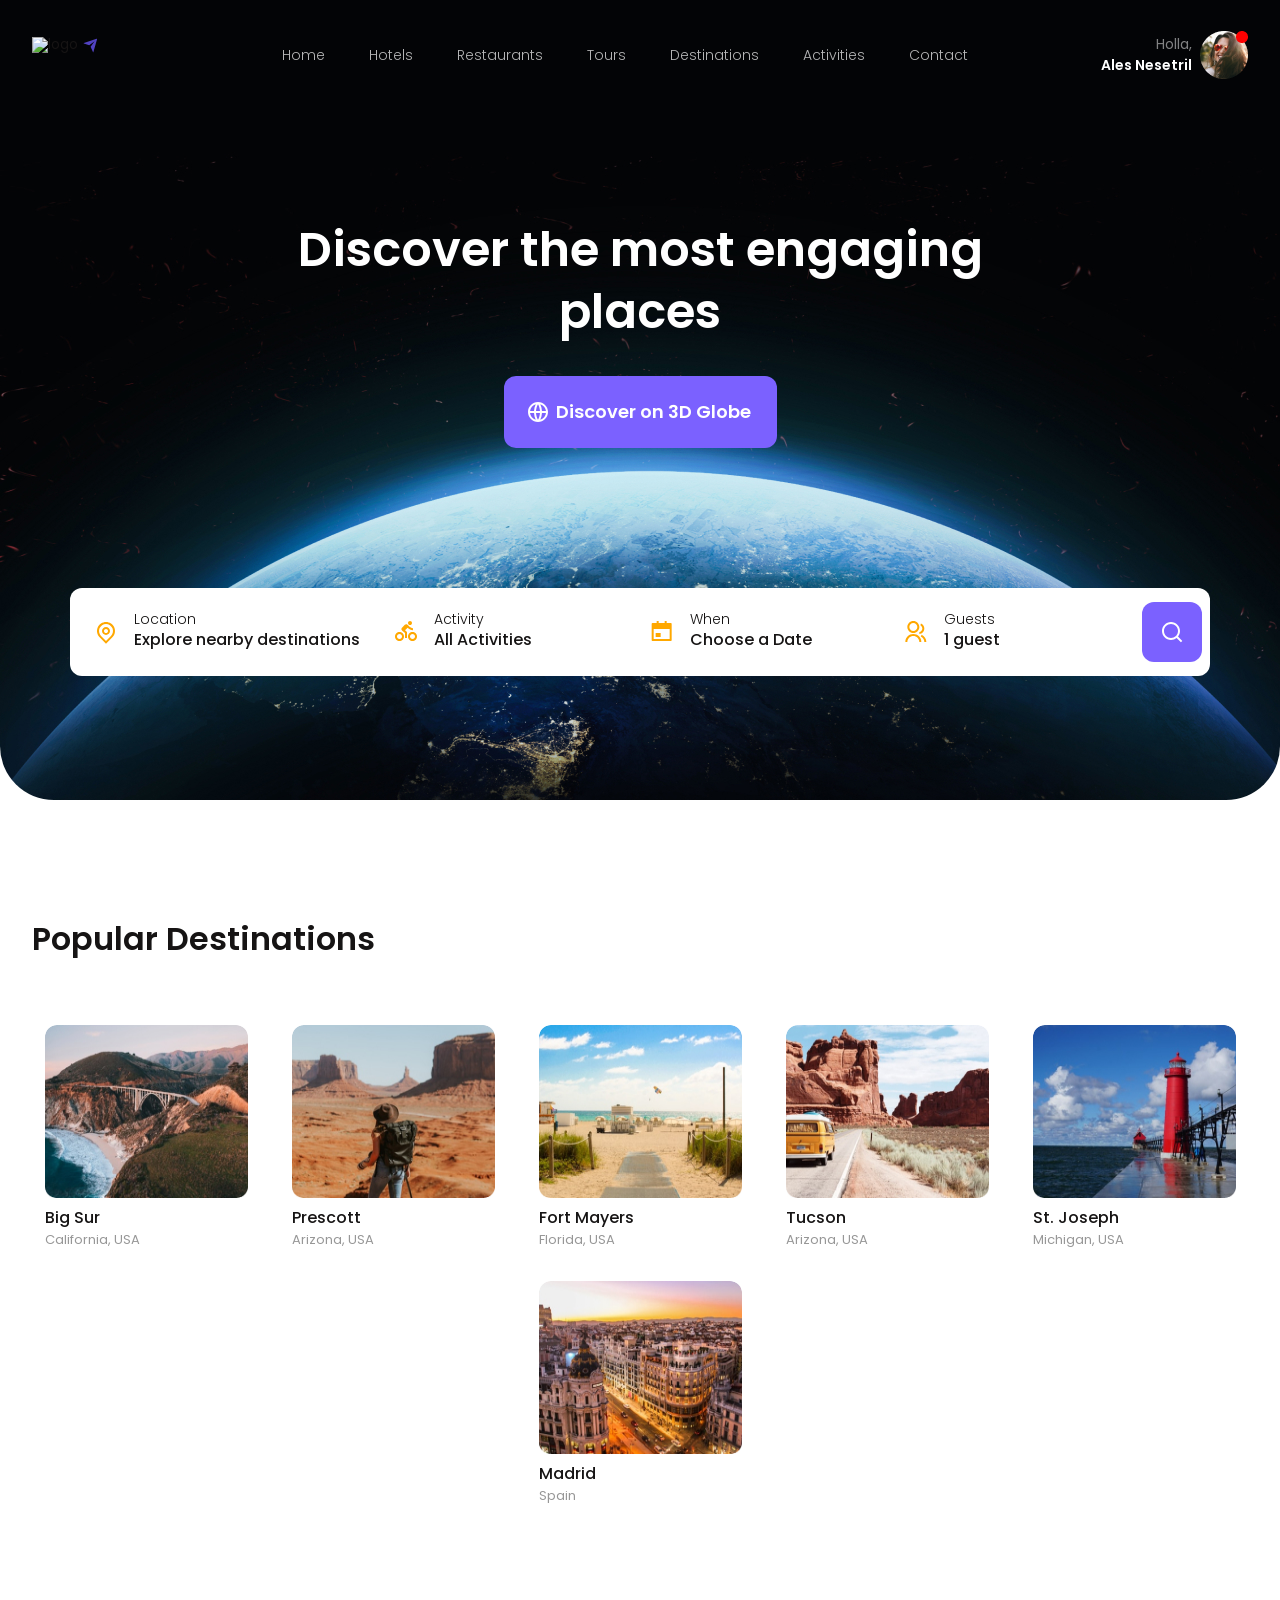
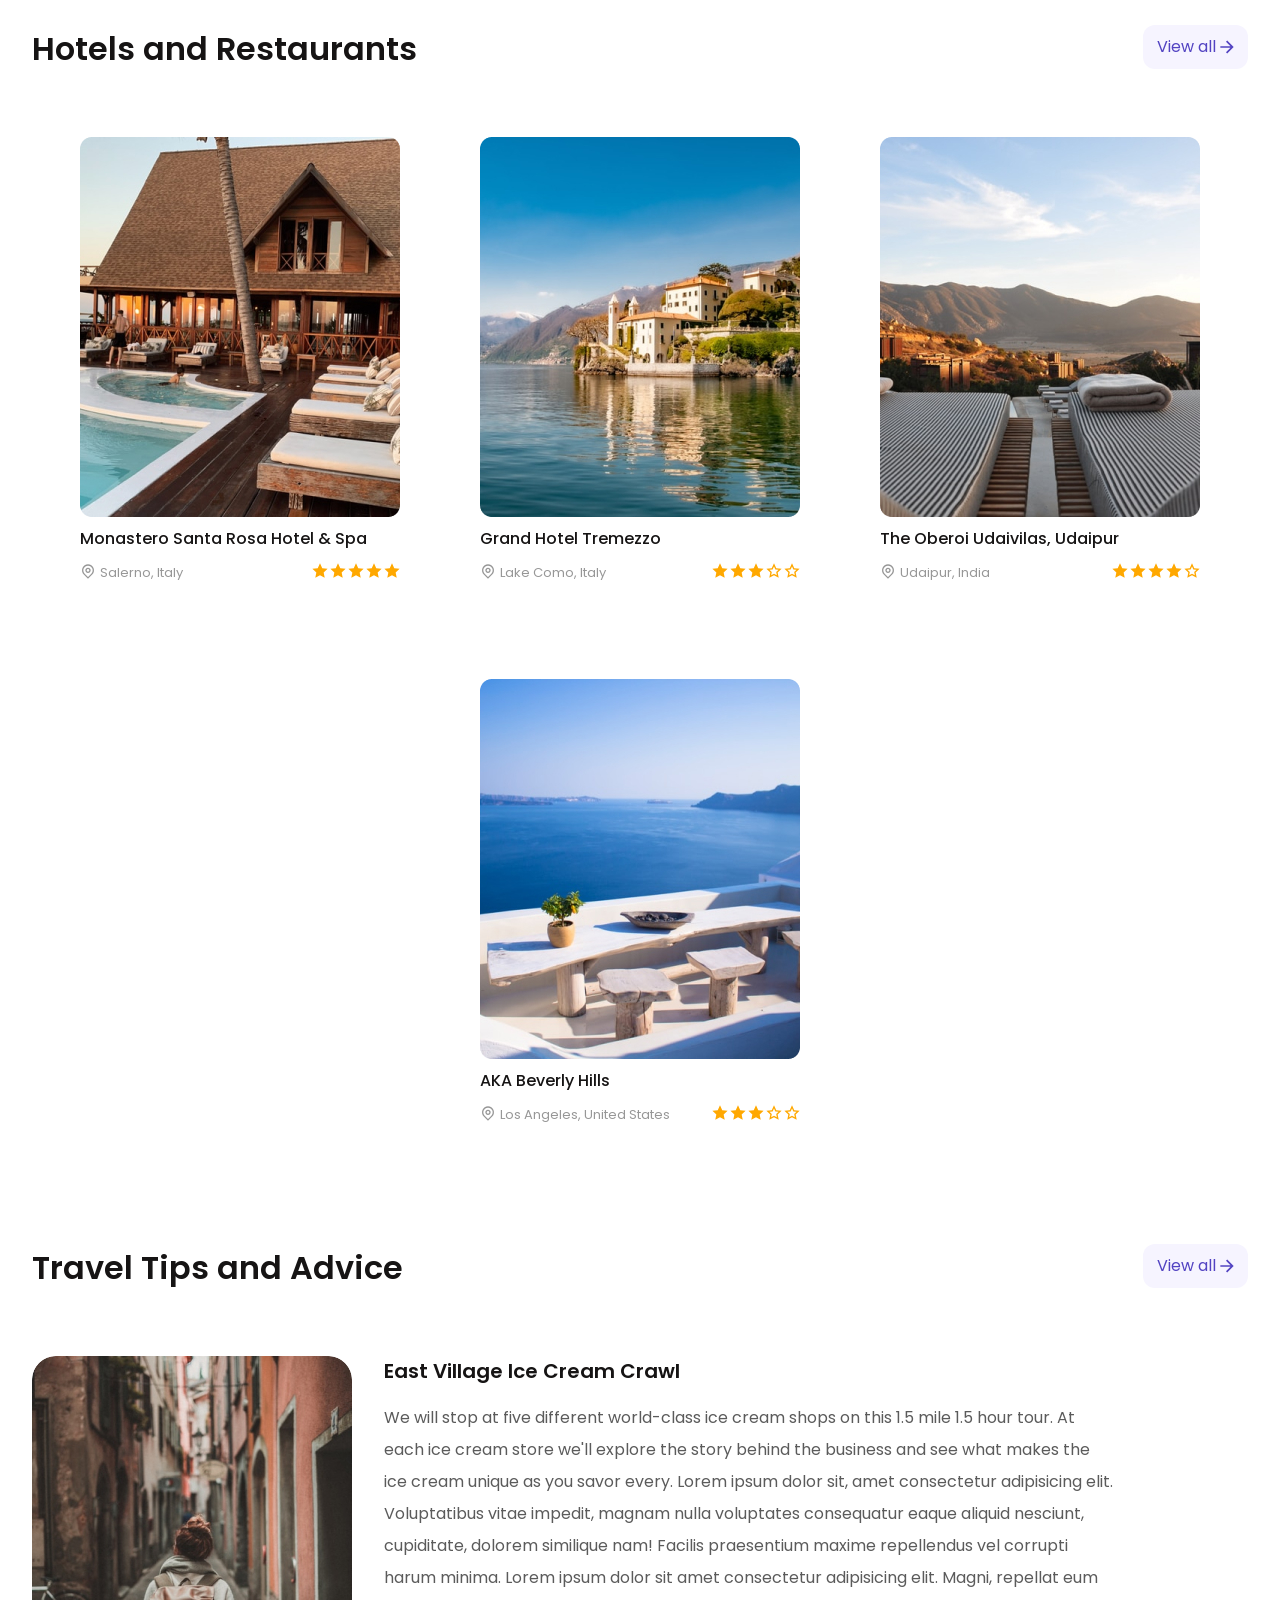
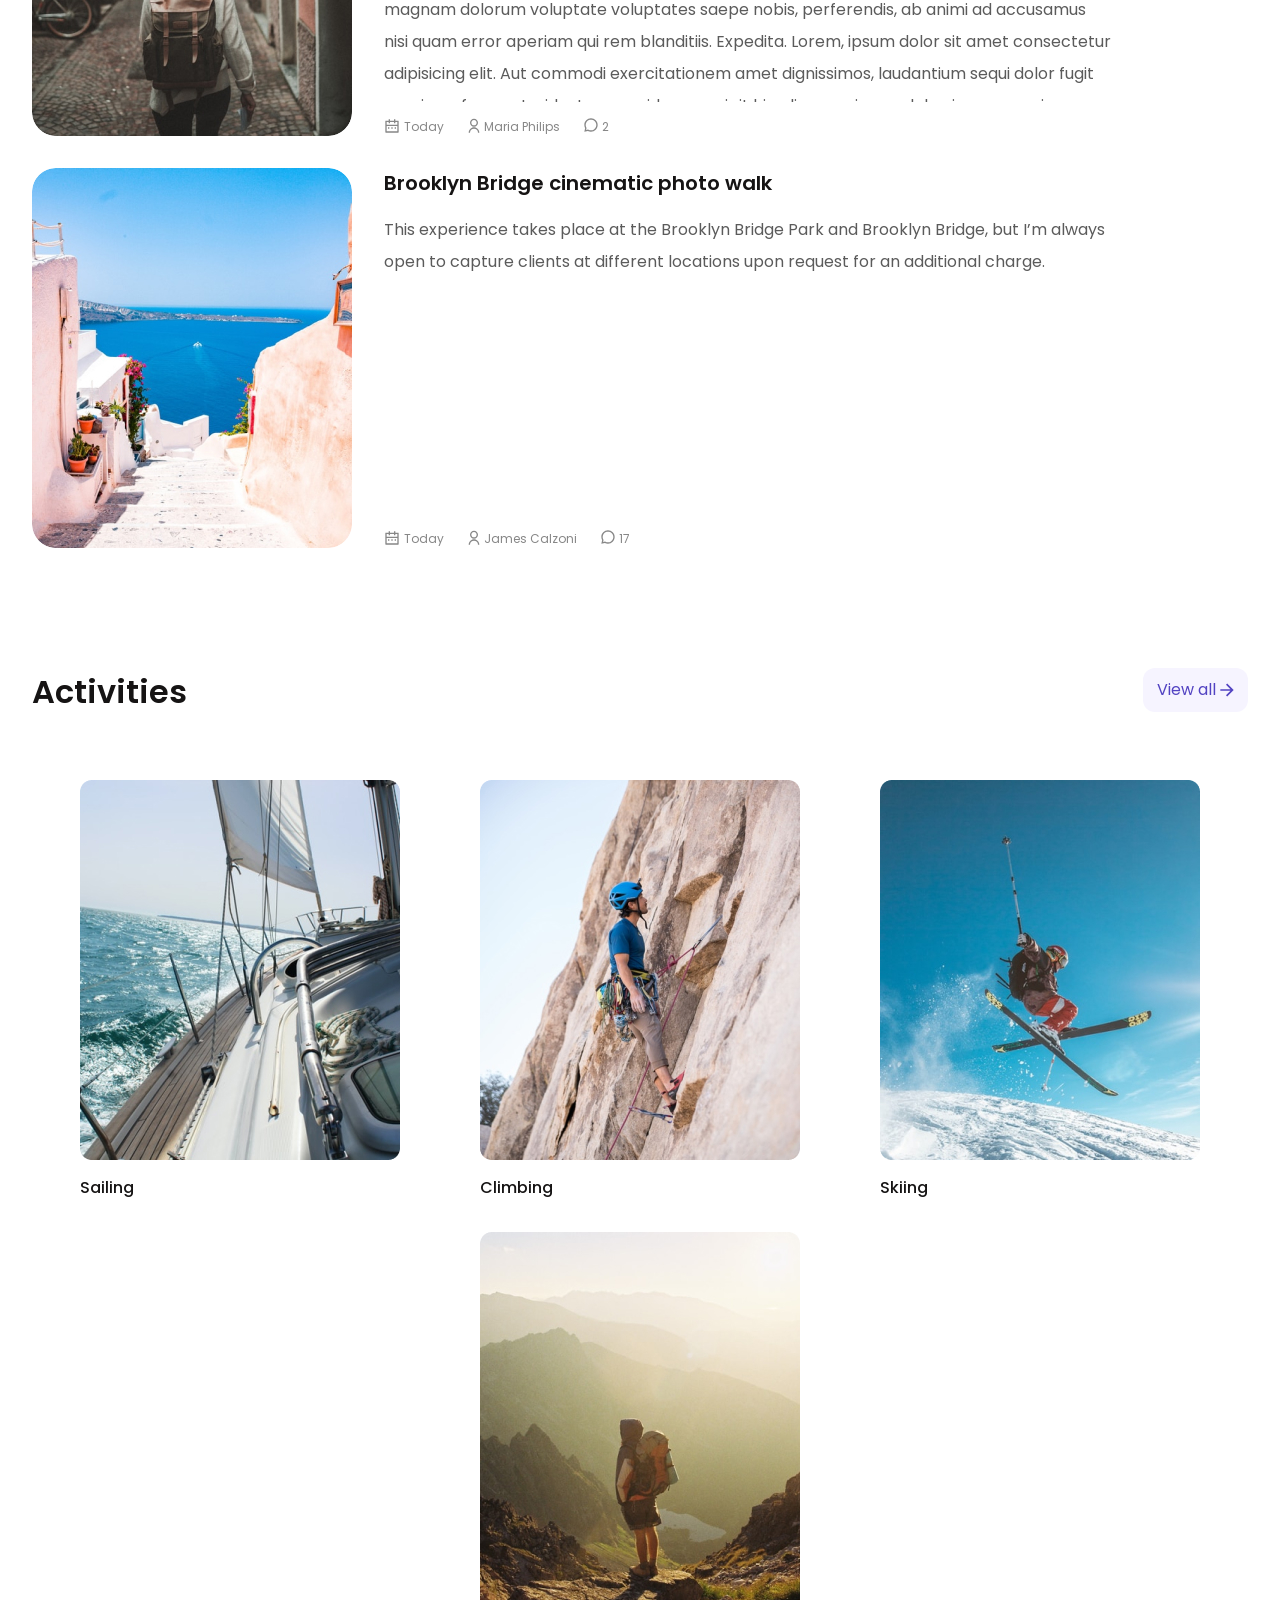
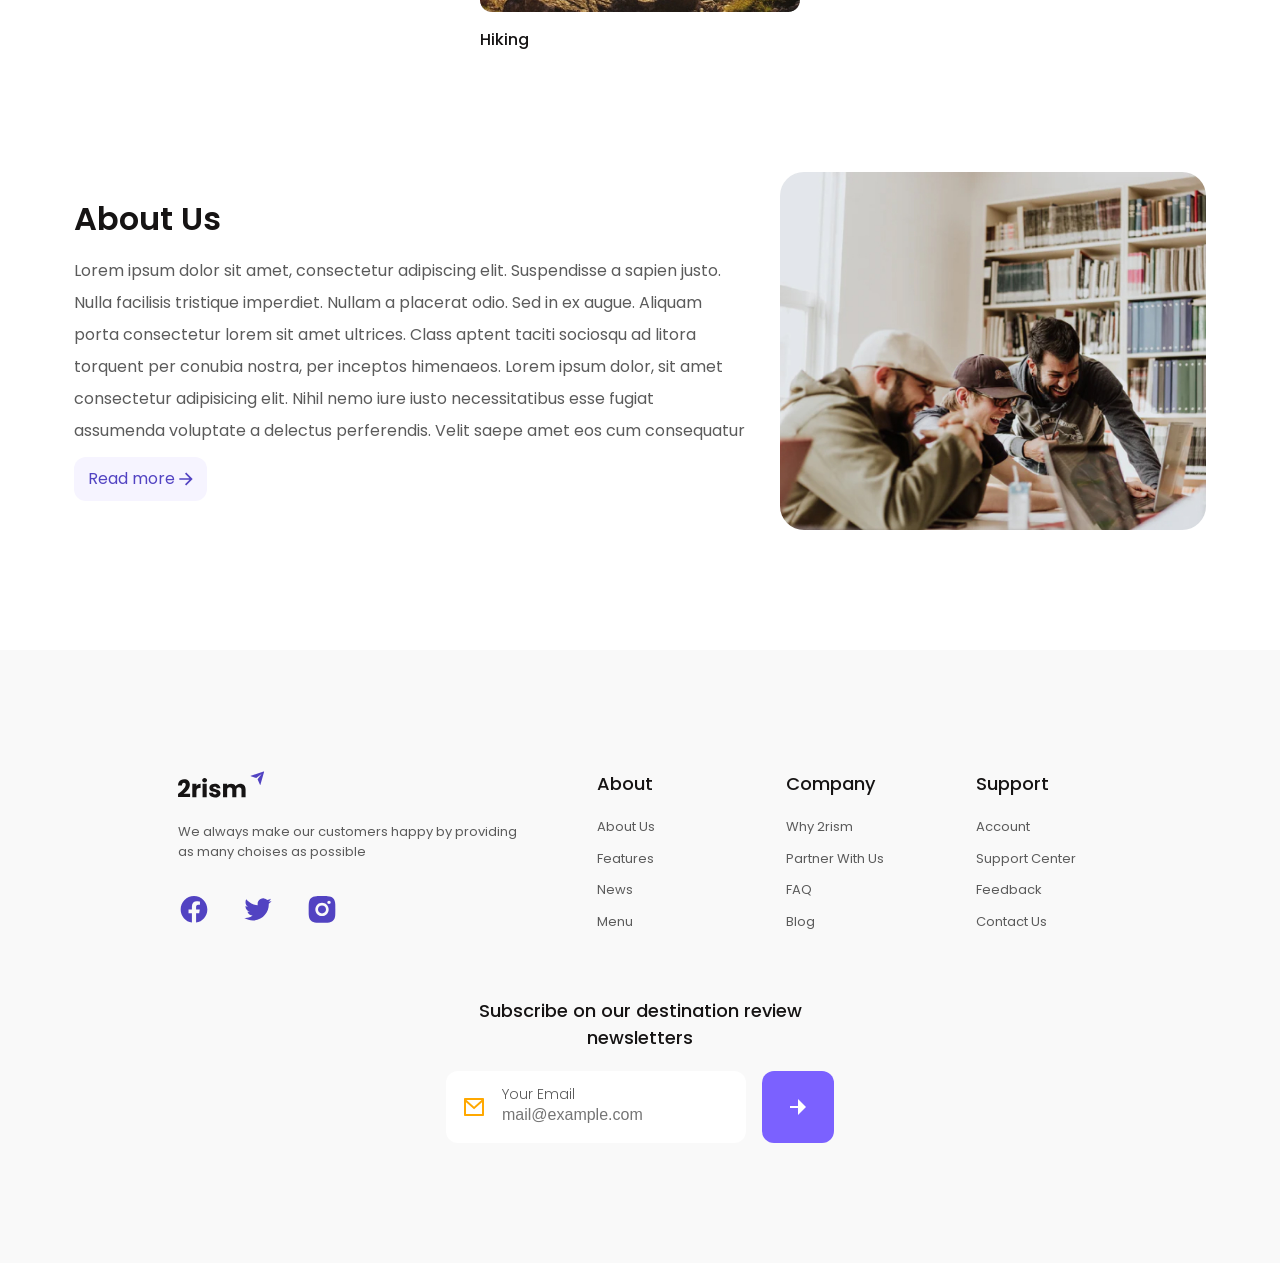
==== index.html @ 416f3a2c "2rism" ====
<!DOCTYPE html>
<html lang="en">

<head>
   <meta charset="UTF-8">
   <meta http-equiv="X-UA-Compatible" content="IE=edge">
   <meta name="viewport" content="width=device-width, initial-scale=1.0">
   <title>2rism</title>
   <link rel="preconnect" href="https://fonts.googleapis.com">
   <link rel="preconnect" href="https://fonts.gstatic.com" crossorigin>
   <link href="https://fonts.googleapis.com/css2?family=Poppins:wght@300;400;500;600;700&display=swap" rel="stylesheet">
   <link rel="stylesheet" href="./css/global.css">
</head>

<body>
   <div class="wrapper">
      <header class="header">
         <div class="header__container _container">
            <div class="header__logo logo">
               <img src="./images/logo/Logo.svg" alt="logo">
               <div class="logo__icon">
                  <img src="./images/logo/send-plane-fill.svg" alt="logo__s">
               </div>
            </div>
            <nav class="header__menu menu">
               <ul class="menu__list">
                  <li class="menu__item"><a href="#" class="menu__link">Home</a></li>
                  <li class="menu__item"><a href="#" class="menu__link">hotels</a></li>
                  <li class="menu__item"><a href="#" class="menu__link">restaurants</a></li>
                  <li class="menu__item"><a href="#" class="menu__link">tours</a></li>
                  <li class="menu__item"><a href="#" class="menu__link">destinations</a></li>
                  <li class="menu__item"><a href="#" class="menu__link">activities</a></li>
                  <li class="menu__item"><a href="#" class="menu__link">contact</a></li>
               </ul>
            </nav>
            <div class="header__hi hi">
               <div class="hi__message">
                  <div class="hi__text">Holla,</div>
                  <div class="hi__name">Ales Nesetril</div>
               </div>
               <div class="hi__image">
                  <img src="./images/logo/Frame 9.png" alt="image">
               </div>
            </div>
         </div>
      </header>
      <main class="page">
         <div class="page__main-block main-block">
            <div class="main-block__container _container">
               <h1 class="main-block__title">Discover the most engaging places</h1>
               <a href="#" class="main-block__button button">
                  <img src="./images/button_img/button_img.svg" alt="btn">
                  <div class="button__text">Discover on 3D Globe</div>
               </a>
            </div>
            <div class="main-block__image _ibg">
               <img class="ibg__image" src="./images/bg/bg.jpg" alt="bg_img">
            </div>
         </div>
         <div class="page__search search">
            <div class="search__container _container">
               <div class="search__block block">
                  <div class="block__container-mobile">
                     <div class="block__container-first">
                        <div class="block__image">
                           <img src="./images/search/location.svg" alt="location">
                        </div>
                        <div class="block__description">
                           <div class="block__title">Location</div>
                           <div class="block__subtitle">Explore nearby destinations</div>
                        </div>
                     </div>
                     <div class="block__container">
                        <div class="block__image">
                           <img src="./images/search/activity.svg" alt="activity">
                        </div>
                        <div class="block__description">
                           <div class="block__title">Activity</div>
                           <div class="block__subtitle">All Activities</div>
                        </div>
                     </div>
                  </div>
                  <div class="block__container-mobile">
                     <div class="block__container">
                        <div class="block__image">
                           <img src="./images/search/when.svg" alt="when">
                        </div>
                        <div class="block__description">
                           <div class="block__title">When</div>
                           <div class="block__subtitle">Choose a Date</div>
                        </div>
                     </div>
                     <div class="block__container">
                        <div class="block__image">
                           <img src="./images/search/guests.svg" alt="guests">
                        </div>
                        <div class="block__description">
                           <div class="block__title">Guests</div>
                           <div class="block__subtitle">1 guest</div>
                        </div>
                     </div>
                  </div>
                  <a href="#" class="block__button-search">
                     <img src="./images/search/search.svg" alt="search">
                  </a>
               </div>
            </div>
         </div>
         <div class="page__popular popular">
            <div class="popular__container _container">
               <div class="popular__title">Popular Destinations</div>
               <div class="popular__body">
                  <div class="popular__place place">
                     <img class="place__image" src="./images/places/big_sur.jpg" alt="big_sur">
                     <div class="place__title">Big Sur</div>
                     <div class="place__subtitle">California, USA</div>
                  </div>
                  <div class="popular__place">
                     <img class="place__image" src="./images/places/prescott.jpg" alt="prescott">
                     <div class="place__title">Prescott</div>
                     <div class="place__subtitle">Arizona, USA</div>
                  </div>
                  <div class="popular__place">
                     <img class="place__image" src="./images/places/fort_mayers.jpg" alt="fort_mayers">
                     <div class="place__title">Fort Mayers</div>
                     <div class="place__subtitle">Florida, USA</div>
                  </div>
                  <div class="popular__place">
                     <img class="place__image" src="./images/places/tucson.jpg" alt="tucson">
                     <div class="place__title">Tucson</div>
                     <div class="place__subtitle">Arizona, USA</div>
                  </div>
                  <div class="popular__place">
                     <img class="place__image" src="./images/places/st_joseph.jpg" alt="st_joseph">
                     <div class="place__title">St. Joseph</div>
                     <div class="place__subtitle">Michigan, USA</div>
                  </div>
                  <div class="popular__place">
                     <img class="place__image" src="./images/places/madrid.jpg" alt="madrid">
                     <div class="place__title">Madrid</div>
                     <div class="place__subtitle">Spain</div>
                  </div>
               </div>
            </div>
         </div>
         <div class="page__hotels hotels">
            <div class="hotels__container _container">
               <div class="hotels__title title">Hotels and Restaurants
                  <a href="#" class="hotels__title-button title-btn">
                     View all <img src="./images/arrow/arrow.svg" alt="arrow">
                  </a>
               </div>
               <div class="hotels__block-hotel">
                  <div class="hotels__body hotel">
                     <div class="hotel__image">
                        <img src="./images/hotels/Monastero.jpg" alt="Monastero">
                     </div>
                     <div class="hotel__title">Monastero Santa Rosa Hotel & Spa</div>
                     <div class="hotel__place-block">
                        <div class="hotel__doth">
                           <img src="./images/hotels/doth.svg" alt="doth">
                        </div>
                        <div class="hotel__place">Salerno, Italy</div>
                        <div class="hotel__stars">
                           <img src="./images/rating/rating=5.svg" alt="rating">
                        </div>
                     </div>
                  </div>
                  <div class="hotels__body hotel">
                     <div class="hotel__image">
                        <img src="./images/hotels/Tremezzo.jpg" alt="Tremezzo">
                     </div>
                     <div class="hotel__title">Grand Hotel Tremezzo</div>
                     <div class="hotel__place-block">
                        <div class="hotel__doth">
                           <img src="./images/hotels/doth.svg" alt="doth">
                        </div>
                        <div class="hotel__place">Lake Como, Italy</div>
                        <div class="hotel__stars">
                           <img src="./images/rating/rating=3.svg" alt="rating">
                        </div>
                     </div>
                  </div>
                  <div class="hotels__body hotel">
                     <div class="hotel__image">
                        <img src="./images/hotels/Udaipur.jpg" alt="Udaipur">
                     </div>
                     <div class="hotel__title">The Oberoi Udaivilas, Udaipur</div>
                     <div class="hotel__place-block">
                        <div class="hotel__doth">
                           <img src="./images/hotels/doth.svg" alt="doth">
                        </div>
                        <div class="hotel__place">Udaipur, India</div>
                        <div class="hotel__stars">
                           <img src="./images/rating/rating=4.svg" alt="rating">
                        </div>
                     </div>
                  </div>
                  <div class="hotels__body hotel">
                     <div class="hotel__image">
                        <img src="./images/hotels/Beverly.jpg" alt="Beverly">
                     </div>
                     <div class="hotel__title">AKA Beverly Hills</div>
                     <div class="hotel__place-block">
                        <div class="hotel__doth">
                           <img src="./images/hotels/doth.svg" alt="doth">
                        </div>
                        <div class="hotel__place">Los Angeles, United States</div>
                        <div class="hotel__stars">
                           <img src="./images/rating/rating=3.svg" alt="rating">
                        </div>
                     </div>
                  </div>
               </div>
            </div>
         </div>
         <div class="page__travels travels">
            <div class="travels__container _container">
               <div class="travels__title title">Travel Tips and Advice
                  <a href="#" class="travels__title-button title-btn">
                     View all <img src="./images/arrow/arrow.svg" alt="arrow">
                  </a>
               </div>
               <div class="travels__block travel">
                  <div class="travel__block">
                     <img class="travel__image" src="./images/travel/Village.jpg" alt="village">
                     <div class="travel__description description">
                        <div class="description__title">East Village Ice Cream Crawl</div>
                        <div class="description__text scroll">We will stop at five different world-class ice cream shops
                           on
                           this
                           1.5 mile 1.5 hour tour. At each ice cream store we'll explore the story behind the business
                           and
                           see what makes the ice cream unique as you savor every. Lorem ipsum dolor sit, amet
                           consectetur adipisicing elit. Voluptatibus vitae impedit, magnam nulla voluptates consequatur
                           eaque aliquid nesciunt, cupiditate, dolorem similique nam! Facilis praesentium maxime
                           repellendus vel corrupti harum minima. Lorem ipsum dolor sit amet consectetur adipisicing
                           elit. Magni, repellat eum magnam dolorum voluptate voluptates saepe nobis, perferendis, ab
                           animi ad accusamus nisi quam error aperiam qui rem blanditiis. Expedita. Lorem, ipsum dolor
                           sit amet consectetur adipisicing elit. Aut commodi exercitationem amet dignissimos,
                           laudantium sequi dolor fugit possimus facere. Incidunt nam quidem suscipit hic alias omnis
                           vero laboriosam aperiam neque? Lorem ipsum, dolor sit amet consectetur adipisicing elit.
                           Eligendi voluptatem consectetur nisi aspernatur inventore nihil mollitia tempore eveniet
                           vitae blanditiis dolore nostrum ullam soluta eos quisquam maxime, fuga nulla. Eveniet.</div>
                        <div class="description__info info">
                           <div class="info__day"><img class="info__image" src="./images/travel_icons/calendar.svg"
                                 alt="calendar">Today
                           </div>
                           <div class="info__name"><img class="info__image" src="./images/travel_icons/user.svg"
                                 alt="user">Maria Philips
                           </div>
                           <div class="info__messages"><img class="info__image"
                                 src="./images/travel_icons/community.svg" alt="community">2
                           </div>
                        </div>
                     </div>
                  </div>
                  <div class="travel__block">
                     <img class="travel__image" src="./images/travel/Brooklyn.jpg" alt="brooklyn">
                     <div class="travel__description description">
                        <div class="description__title">Brooklyn Bridge cinematic photo walk</div>
                        <div class="description__text scroll">This experience takes place at the Brooklyn Bridge Park
                           and
                           Brooklyn Bridge, but I’m always open to capture clients at different locations upon request
                           for an additional charge. </div>
                        <div class="description__info info">
                           <div class="info__day"><img class="info__image" src="./images/travel_icons/calendar.svg"
                                 alt="calendar">Today
                           </div>
                           <div class="info__name"><img class="info__image" src="./images/travel_icons/user.svg"
                                 alt="user">James Calzoni
                           </div>
                           <div class="info__messages"><img class="info__image"
                                 src="./images/travel_icons/community.svg" alt="community">17
                           </div>
                        </div>
                     </div>
                  </div>
               </div>
            </div>
         </div>
         <div class="page__activities activities">
            <div class="activities__container _container">
               <div class="activitis__title title">Activities
                  <a href="#" class="activities__title-button title-btn">
                     View all <img src="./images/arrow/arrow.svg" alt="arrow">
                  </a>
               </div>
               <div class="activities__examples">
                  <div class="activities__block">
                     <div class="activities__image">
                        <img src="./images/activities/Sailing.jpg" alt="sailing">
                     </div>
                     <div class="activities__text">Sailing</div>
                  </div>
                  <div class="activities__block">
                     <div class="activities__image">
                        <img src="./images/activities/Climbing.jpg" alt="climbing">
                     </div>
                     <div class="activities__text">Climbing</div>
                  </div>
                  <div class="activities__block">
                     <div class="activities__image">
                        <img src="./images/activities/Skiing.jpg" alt="skiing">
                     </div>
                     <div class="activities__text">Skiing</div>
                  </div>
                  <div class="activities__block">
                     <div class="activities__image">
                        <img src="./images/activities/Hiking.jpg" alt="hiking">
                     </div>
                     <div class="activities__text">Hiking</div>
                  </div>
               </div>
            </div>
         </div>
         <div class="page__about about">
            <div class="container__about _container">
               <div class="about__block">
                  <div class="about__description">
                     <div class="about__description-title">About Us</div>
                     <div class="about__description-text scroll">Lorem ipsum dolor sit amet, consectetur adipiscing
                        elit.
                        Suspendisse
                        a sapien justo. Nulla facilisis tristique imperdiet. Nullam a placerat odio. Sed in ex augue.
                        Aliquam porta consectetur lorem sit amet ultrices. Class aptent taciti sociosqu ad litora
                        torquent per conubia nostra, per inceptos himenaeos. Lorem ipsum dolor, sit amet consectetur
                        adipisicing elit. Nihil nemo iure iusto necessitatibus esse fugiat assumenda voluptate a
                        delectus perferendis. Velit saepe amet eos cum consequatur recusandae! Cupiditate, nihil
                        voluptate!</div>
                     <a href="#" class="about__description-button title-btn">Read more
                        <img src="./images/arrow/arrow.svg" alt="#">
                     </a>
                  </div>
                  <div>
                     <img class="about__image" src="./images/about/about.jpg" alt="aboutUs">
                  </div>
               </div>
            </div>
         </div>
      </main>
      <footer class="footer">
         <div class="footer__container _container">
            <div class="footer__links links">
               <div class="links__logo">
                  <img src="./images/logo/logo-black.svg" alt="logo">
               </div>
               <p class="links__text">We always make our customers happy by providing as many choises as possible
               </p>
               <div class="links__icons">
                  <a href="#">
                     <img src="./images/links/fb.svg" alt="fb">
                  </a>
                  <a href="#">
                     <img src="./images/links/twit.svg" alt="twit">
                  </a>
                  <a href="#">
                     <img src="./images/links/inst.svg" alt="inst">
                  </a>
               </div>
            </div>
            <div class="footer__info info">
               <div class="info__block">
                  <div class="info__block_title">About</div>
                  <div class="info__block_text">
                     <a href="#">About Us</a>
                     <a href="#">Features</a>
                     <a href="#">News</a>
                     <a href="#">Menu</a>
                  </div>
               </div>
               <div class="info__block">
                  <div class="info__block_title">Company</div>
                  <div class="info__block_text">
                     <a href="#">Why 2rism</a>
                     <a href="#">Partner With Us</a>
                     <a href="#">FAQ</a>
                     <a href="#">Blog</a>
                  </div>
               </div>
               <div class="info__block">
                  <div class="info__block_title">Support</div>
                  <div class="info__block_text">
                     <a href="#">Account</a>
                     <a href="#">Support Center</a>
                     <a href="#">Feedback</a>
                     <a href="#">Contact Us</a>
                  </div>
               </div>
            </div>
            <div class="info__subscribe">
               <div class="info__subscribe_title">Subscribe on our destination review newsletters</div>
               <div class="info__subscribe_email email">
                  <div class="email__link">
                     <img class="email__image" src="./images/mail/mail.svg" alt="mail">
                     <div class="email__block">
                        <div class="email__text">Your Email</div>
                        <input class="email__input" type="text" placeholder="mail@example.com">
                     </div>
                  </div>
                  <a href="#" class="email__btn">
                     <img src="./images/arrow/arrow-white.svg" alt="arrow">
                  </a>
               </div>
            </div>
         </div>
      </footer>
   </div>

   <script src="./script.js"></script>
</body>

</html>
---- css/global.css ----
@use 'sass:math';
.header {
  margin-top: 31px;
  position: relative;
  width: 100%;
  height: 10%;
  left: 0;
  top: 0;
}

.header__container {
  display: -webkit-box;
  display: -ms-flexbox;
  display: flex;
  min-height: 48px;
  -webkit-box-align: center;
      -ms-flex-align: center;
          align-items: center;
  padding: 0 32px;
}

@media (max-width: 600px) {
  .header__container {
    -webkit-box-orient: vertical;
    -webkit-box-direction: normal;
        -ms-flex-direction: column;
            flex-direction: column;
  }
}

.header__logo {
  display: -webkit-box;
  display: -ms-flexbox;
  display: flex;
  min-height: 36px;
  min-width: 87px;
  gap: 4px;
}

.header__menu {
  display: -webkit-box;
  display: -ms-flexbox;
  display: flex;
  margin-left: 182px;
  padding: 0 23px;
}

@media (max-width: 1438px) {
  .header__menu {
    margin-left: 140px;
  }
}

@media (max-width: 1200px) {
  .header__menu {
    margin-left: 100px;
    padding: 0 15px;
  }
}

@media (max-width: 1000px) {
  .header__menu {
    margin-left: 25px;
    padding: 0 5px;
  }
}

@media (max-width: 600px) {
  .header__menu {
    margin-left: 0;
    padding: 10px 0;
  }
}

.menu__list {
  display: -webkit-box;
  display: -ms-flexbox;
  display: flex;
  gap: 54px;
  -ms-flex-wrap: wrap;
      flex-wrap: wrap;
  -webkit-box-pack: center;
      -ms-flex-pack: center;
          justify-content: center;
}

@media (max-width: 1438px) {
  .menu__list {
    gap: 44px;
  }
}

@media (max-width: 1200px) {
  .menu__list {
    gap: 20px;
  }
}

@media (max-width: 1000px) {
  .menu__list {
    gap: 0;
  }
}

@media (max-width: 600px) {
  .menu__list {
    font-size: 20px;
  }
}

.menu__link {
  font-weight: 300;
  line-height: 1.5;
  text-transform: capitalize;
  color: #FFFFFF;
  opacity: 0.7;
}

@media (max-width: 1000px) {
  .menu__link {
    padding: 5px 8px;
  }
}

.menu__link:hover {
  opacity: 1.0;
}

.header__hi {
  display: -webkit-box;
  display: -ms-flexbox;
  display: flex;
  -webkit-box-align: center;
      -ms-flex-align: center;
          align-items: center;
  -webkit-box-flex: 1;
      -ms-flex-positive: 1;
          flex-grow: 1;
}

@media (max-width: 600px) {
  .header__hi {
    margin-top: 10px;
    width: 100%;
  }
}

.hi__message {
  display: -webkit-box;
  display: -ms-flexbox;
  display: flex;
  -webkit-box-orient: vertical;
  -webkit-box-direction: normal;
      -ms-flex-direction: column;
          flex-direction: column;
  font-weight: 400;
  font-size: 14px;
  line-height: 1.5;
  text-transform: capitalize;
  -webkit-box-align: end;
      -ms-flex-align: end;
          align-items: flex-end;
  color: #FFFFFF;
  margin-left: auto;
}

.hi__text {
  opacity: 0.5;
}

.hi__name {
  opacity: 1;
  font-weight: 600;
  min-width: 88px;
}

.hi__image {
  margin-left: 8px;
  width: 48px;
  height: 48px;
}

.page__main-block {
  -webkit-box-flex: 1;
      -ms-flex: 1 1 auto;
          flex: 1 1 auto;
}

.main-block__container {
  padding: 183px 288px;
  display: -webkit-box;
  display: -ms-flexbox;
  display: flex;
  -webkit-box-orient: vertical;
  -webkit-box-direction: normal;
      -ms-flex-direction: column;
          flex-direction: column;
  -webkit-box-align: center;
      -ms-flex-align: center;
          align-items: center;
}

@media (max-width: 1438px) {
  .main-block__container {
    padding: 140px 288px;
  }
}

@media (max-width: 1200px) {
  .main-block__container {
    padding: 140px 260px;
  }
}

@media (max-width: 1000px) {
  .main-block__container {
    padding: 140px 105px;
  }
}

@media (max-width: 800px) {
  .main-block__container {
    padding: 140px 95px;
  }
}

@media (max-width: 600px) {
  .main-block__container {
    padding: 70px 40px;
  }
}

.main-block__title {
  font-weight: 600;
  font-size: 48px;
  line-height: 1.3;
  color: #FFFFFF;
  text-align: center;
}

@media (max-width: 1000px) {
  .main-block__title {
    font-size: 44px;
  }
}

@media (max-width: 600px) {
  .main-block__title {
    font-size: 30px;
  }
}

.main-block__button {
  display: -webkit-box;
  display: -ms-flexbox;
  display: flex;
  font-weight: 600;
  font-size: 18px;
  line-height: 1.33;
  color: #FFFFFF;
  margin-top: 32px;
  padding: 24px;
  gap: 8px;
  background: #7B61FF;
  width: 273px;
  border-radius: 12px;
  z-index: 10;
  position: relative;
}

@media (max-width: 1000px) {
  .main-block__button {
    margin-top: 20px;
    padding: 18px;
    -webkit-box-pack: center;
        -ms-flex-pack: center;
            justify-content: center;
  }
}

@media (max-width: 600px) {
  .main-block__button {
    font-size: 14px;
    width: 200px;
    padding: 10px;
  }
}

.main-block__button:hover {
  background-color: #5e3ff9;
}

.main-block__image {
  position: absolute;
  width: 100%;
  height: 800px;
  left: 0;
  top: 0;
}

.ibg__image {
  border-radius: 0px 0px 54px 54px;
}

.footer__container {
  padding: 120px 32px;
  display: -webkit-box;
  display: -ms-flexbox;
  display: flex;
  -webkit-box-orient: horizontal;
  -webkit-box-direction: normal;
      -ms-flex-direction: row;
          flex-direction: row;
  gap: 64px;
}

@media (max-width: 1438px) {
  .footer__container {
    -ms-flex-wrap: wrap;
        flex-wrap: wrap;
    -webkit-box-pack: center;
        -ms-flex-pack: center;
            justify-content: center;
  }
}

@media (max-width: 1000px) {
  .footer__container {
    gap: 32px;
    padding: 60px 32px;
  }
}

.footer__links {
  display: -webkit-box;
  display: -ms-flexbox;
  display: flex;
  -webkit-box-orient: vertical;
  -webkit-box-direction: normal;
      -ms-flex-direction: column;
          flex-direction: column;
  gap: 16px;
  width: 354.5px;
  height: 155.42px;
}

@media (max-width: 1000px) {
  .footer__links {
    width: 505px;
    height: 100%;
  }
}

.links__text {
  font-weight: 400;
  font-size: 13px;
  line-height: 1.5;
  color: #5B5B5B;
}

.links__icons {
  padding-top: 16px;
  display: -webkit-box;
  display: -ms-flexbox;
  display: flex;
  gap: 32px;
}

@media (max-width: 1000px) {
  .links__icons {
    padding-top: 0;
  }
}

.footer__info {
  display: -webkit-box;
  display: -ms-flexbox;
  display: flex;
  gap: 64px;
  width: 505.5px;
  height: 163px;
}

@media (max-width: 1000px) {
  .footer__info {
    gap: 3vw;
    -webkit-box-pack: center;
        -ms-flex-pack: center;
            justify-content: center;
    width: 94vw;
  }
}

@media (max-width: 600px) {
  .footer__info {
    -ms-flex-wrap: wrap;
        flex-wrap: wrap;
    height: 100%;
    width: 100%;
  }
}

@media (max-width: 400px) {
  .footer__info {
    -webkit-box-pack: start;
        -ms-flex-pack: start;
            justify-content: start;
    gap: 6vw;
  }
}

.info__block {
  min-width: 125.83px;
  height: 163px;
}

@media (max-width: 1000px) {
  .info__block {
    min-width: 100px;
  }
}

.info__block_title {
  padding-bottom: 20px;
  font-weight: 500;
  font-size: 18px;
  line-height: 1.5;
}

.info__block_text {
  display: -webkit-box;
  display: -ms-flexbox;
  display: flex;
  -webkit-box-orient: vertical;
  -webkit-box-direction: normal;
      -ms-flex-direction: column;
          flex-direction: column;
  gap: 12px;
  font-weight: 400;
  font-size: 13px;
  line-height: 1.5;
}

.info__block_text a {
  color: #5B5B5B;
}

.info__subscribe {
  display: -webkit-box;
  display: -ms-flexbox;
  display: flex;
  -webkit-box-orient: vertical;
  -webkit-box-direction: normal;
      -ms-flex-direction: column;
          flex-direction: column;
  gap: 20px;
  width: 388px;
  height: 146px;
}

@media (max-width: 1000px) {
  .info__subscribe {
    width: 505px;
    height: 100%;
    -webkit-box-align: center;
        -ms-flex-align: center;
            align-items: center;
  }
}

@media (max-width: 600px) {
  .info__subscribe {
    width: auto;
    padding: 0 32px;
    height: 100%;
    -webkit-box-align: center;
        -ms-flex-align: center;
            align-items: center;
  }
}

.info__subscribe_title {
  font-weight: 500;
  font-size: 18px;
  line-height: 1.5;
}

@media (max-width: 1438px) {
  .info__subscribe_title {
    text-align: center;
  }
}

.info__subscribe_email {
  display: -webkit-box;
  display: -ms-flexbox;
  display: flex;
  -webkit-box-orient: horizontal;
  -webkit-box-direction: normal;
      -ms-flex-direction: row;
          flex-direction: row;
  gap: 16px;
}

@media (max-width: 600px) {
  .info__subscribe_email {
    -webkit-box-orient: vertical;
    -webkit-box-direction: normal;
        -ms-flex-direction: column;
            flex-direction: column;
    gap: 12px;
    -webkit-box-align: center;
        -ms-flex-align: center;
            align-items: center;
  }
}

.email__link {
  background: #FFFFFF;
  border-radius: 12px;
  width: 300px;
  height: 72px;
  display: -webkit-box;
  display: -ms-flexbox;
  display: flex;
  -webkit-box-align: center;
      -ms-flex-align: center;
          align-items: center;
}

@media (max-width: 600px) {
  .email__link {
    width: 256px;
  }
}

.email__image {
  width: 24px;
  height: 24px;
  margin: 24px 16px;
}

.email__text {
  font-weight: 300;
  font-size: 14px;
  line-height: 1.14;
  color: #5B5B5B;
}

.email__input {
  font-weight: 500;
  font-size: 16px;
  line-height: 1.5;
  color: #161414;
  border: none;
  outline: 0;
}

.email__btn {
  padding: 24px;
  background: #7B61FF;
  border-radius: 12px;
}

@media (max-width: 600px) {
  .email__btn {
    width: 200px;
    padding: 12px;
    text-align: center;
  }
}

.email__btn:hover {
  background-color: #5e3ff9;
}

.page__search {
  position: relative;
}

.search__container {
  position: absolute;
  display: -webkit-box;
  display: -ms-flexbox;
  display: flex;
  width: 1140px;
  height: 88px;
  background: #FFFFFF;
  border-radius: 12px;
}

@media (max-width: 1200px) {
  .search__container {
    width: 900px;
  }
}

@media (max-width: 1000px) {
  .search__container {
    width: 600px;
  }
}

@media (max-width: 600px) {
  .search__container {
    width: 300px;
    height: 200px;
  }
}

.search__block {
  padding: 8px;
  display: -webkit-box;
  display: -ms-flexbox;
  display: flex;
  -webkit-box-align: center;
      -ms-flex-align: center;
          align-items: center;
}

@media (max-width: 600px) {
  .search__block {
    -webkit-box-orient: vertical;
    -webkit-box-direction: normal;
        -ms-flex-direction: column;
            flex-direction: column;
  }
}

.block__container {
  -webkit-box-align: center;
      -ms-flex-align: center;
          align-items: center;
  display: -webkit-box;
  display: -ms-flexbox;
  display: flex;
  width: 254.67px;
}

@media (max-width: 1200px) {
  .block__container {
    width: 180px;
  }
}

@media (max-width: 600px) {
  .block__container {
    padding-bottom: 10px;
  }
}

.block__container-mobile {
  display: -webkit-box;
  display: -ms-flexbox;
  display: flex;
}

@media (max-width: 1000px) {
  .block__container-mobile {
    -webkit-box-orient: vertical;
    -webkit-box-direction: normal;
        -ms-flex-direction: column;
            flex-direction: column;
  }
}

@media (max-width: 600px) {
  .block__container-mobile {
    width: 300px;
  }
}

.block__container-first {
  width: 300px;
  display: -webkit-box;
  display: -ms-flexbox;
  display: flex;
  -webkit-box-align: center;
      -ms-flex-align: center;
          align-items: center;
}

@media (max-width: 600px) {
  .block__container-first {
    padding-bottom: 10px;
  }
}

.block__image {
  padding: 0 16px;
}

.block__title {
  font-weight: 300;
  font-size: 14px;
  line-height: 1.14;
}

.block__subtitle {
  font-weight: 500;
  font-size: 16px;
  line-height: 1.5;
  color: #161414;
}

.block__button-search {
  padding: 18px;
  background: #7B61FF;
  border-radius: 12px;
  display: -webkit-box;
  display: -ms-flexbox;
  display: flex;
}

@media (max-width: 1200px) {
  .block__button-search {
    position: relative;
    left: -16px;
  }
}

@media (max-width: 1000px) {
  .block__button-search {
    left: 43px;
  }
}

@media (max-width: 600px) {
  .block__button-search {
    position: relative;
    top: -75px;
    left: 105px;
  }
}

.block__button-search:hover {
  background: #5e3ff9;
}

.popular__container {
  padding: 240px 32px 0 32px;
  color: #161414;
}

@media (max-width: 600px) {
  .popular__container {
    padding-top: 30vw;
  }
}

.popular__title {
  font-weight: 600;
  font-size: 32px;
  line-height: 1.41;
  padding-bottom: 64px;
}

@media (max-width: 1000px) {
  .popular__title {
    padding-bottom: 32px;
  }
}

@media (max-width: 600px) {
  .popular__title {
    padding-bottom: 32px;
    font-size: 21px;
    text-align: center;
  }
}

.popular__body {
  display: -webkit-box;
  display: -ms-flexbox;
  display: flex;
  gap: 31.5px;
  -ms-flex-wrap: wrap;
      flex-wrap: wrap;
  -webkit-box-pack: space-evenly;
      -ms-flex-pack: space-evenly;
          justify-content: space-evenly;
}

.popular__place {
  display: -webkit-box;
  display: -ms-flexbox;
  display: flex;
  -webkit-box-orient: vertical;
  -webkit-box-direction: normal;
      -ms-flex-direction: column;
          flex-direction: column;
}

.place__image {
  width: 203px;
  height: 181px;
  padding-bottom: 8px;
  border-radius: 12px;
}

.place__title {
  font-weight: 500;
  font-size: 16px;
  line-height: 1.5;
}

.place__subtitle {
  font-weight: 400;
  font-size: 13px;
  line-height: 1.5;
  color: #979797;
}

.hotels__container {
  padding: 120px 32px 0 32px;
  position: relative;
}

@media (max-width: 1000px) {
  .hotels__container {
    padding-top: 60px;
  }
}

@media (max-width: 600px) {
  .hotels__title {
    text-align: center;
  }
}

.hotels__block-hotel {
  display: -webkit-box;
  display: -ms-flexbox;
  display: flex;
  -webkit-box-orient: horizontal;
  -webkit-box-direction: normal;
      -ms-flex-direction: row;
          flex-direction: row;
  gap: 32px;
}

@media (max-width: 1438px) {
  .hotels__block-hotel {
    display: -webkit-box;
    display: -ms-flexbox;
    display: flex;
    -ms-flex-wrap: wrap;
        flex-wrap: wrap;
    -webkit-box-pack: space-evenly;
        -ms-flex-pack: space-evenly;
            justify-content: space-evenly;
  }
}

.hotels__body {
  display: -webkit-box;
  display: -ms-flexbox;
  display: flex;
  -webkit-box-orient: vertical;
  -webkit-box-direction: normal;
      -ms-flex-direction: column;
          flex-direction: column;
  padding-top: 64px;
}

@media (max-width: 1000px) {
  .hotels__body {
    padding-top: 32px;
  }
}

@media (max-width: 600px) {
  .hotels__body:not(:first-child) {
    padding: 0;
  }
}

.hotel__image {
  width: 320px;
  height: 380px;
  margin-bottom: 10px;
}

@media (max-width: 600px) {
  .hotel__image {
    height: 100%;
    width: 100%;
  }
  .hotel__image img {
    width: 260px;
    height: 300px;
  }
}

.hotel__title {
  margin-bottom: 12px;
  font-weight: 500;
  font-size: 16px;
  line-height: 1.5;
  color: #161414;
}

@media (max-width: 600px) {
  .hotel__title {
    max-width: 260px;
  }
}

.hotel__place-block {
  display: -webkit-box;
  display: -ms-flexbox;
  display: flex;
  -webkit-box-orient: horizontal;
  -webkit-box-direction: normal;
      -ms-flex-direction: row;
          flex-direction: row;
  -webkit-box-align: start;
      -ms-flex-align: start;
          align-items: flex-start;
}

.hotel__doth {
  -webkit-box-orient: vertical;
  -webkit-box-direction: normal;
      -ms-flex-direction: none;
          flex-direction: none;
}

.hotel__place {
  font-size: 13px;
  line-height: 1.5;
  color: #979797;
  padding-left: 4px;
  -webkit-box-flex: 1;
      -ms-flex: 1 1 auto;
          flex: 1 1 auto;
}

@media (max-width: 600px) {
  .hotel__place {
    -webkit-box-flex: 0;
        -ms-flex: 0 1 auto;
            flex: 0 1 auto;
    padding-right: 10px;
    max-width: 140px;
  }
}

.travels__container {
  padding: 120px 32px 0 32px;
}

@media (max-width: 1000px) {
  .travels__container {
    padding-top: 60px;
  }
}

.travels__title {
  padding-bottom: 64px;
}

@media (max-width: 600px) {
  .travels__title {
    padding-bottom: 32px;
    text-align: center;
  }
}

.travels__block {
  display: -webkit-box;
  display: -ms-flexbox;
  display: flex;
  -webkit-box-orient: horizontal;
  -webkit-box-direction: normal;
      -ms-flex-direction: row;
          flex-direction: row;
  gap: 32px;
}

@media (max-width: 1438px) {
  .travels__block {
    -webkit-box-orient: vertical;
    -webkit-box-direction: normal;
        -ms-flex-direction: column;
            flex-direction: column;
  }
}

.travel__block {
  -webkit-box-flex: 0;
      -ms-flex: 0 0 48.8%;
          flex: 0 0 48.8%;
  display: -webkit-box;
  display: -ms-flexbox;
  display: flex;
  gap: 32px;
}

@media (max-width: 1000px) {
  .travel__block {
    gap: 16px;
  }
}

@media (max-width: 600px) {
  .travel__block {
    -webkit-box-orient: vertical;
    -webkit-box-direction: normal;
        -ms-flex-direction: column;
            flex-direction: column;
    -webkit-box-align: center;
        -ms-flex-align: center;
            align-items: center;
  }
}

.travel__image {
  width: 320px;
  height: 380px;
  border-radius: 24px;
}

@media (max-width: 800px) {
  .travel__image {
    width: 240px;
    height: 320px;
  }
}

.travel__description {
  display: -webkit-box;
  display: -ms-flexbox;
  display: flex;
  -webkit-box-orient: vertical;
  -webkit-box-direction: normal;
      -ms-flex-direction: column;
          flex-direction: column;
  gap: 16px;
}

@media (max-width: 1438px) {
  .travel__description {
    -webkit-box-flex: 0;
        -ms-flex: 0 1 60%;
            flex: 0 1 60%;
  }
}

.description__title {
  font-weight: 600;
  font-size: 20px;
  line-height: 1.5;
  gap: 16px;
}

@media (max-width: 800px) {
  .description__title {
    font-size: 18px;
  }
}

@media (max-width: 600px) {
  .description__title {
    text-align: center;
  }
}

.description__text {
  font-weight: 400;
  font-size: 16px;
  line-height: 2;
  color: #5B5B5B;
  -webkit-box-flex: 1;
      -ms-flex: 1 1 auto;
          flex: 1 1 auto;
  overflow: auto;
  overflow-x: hidden;
  max-height: 300px;
}

@media (max-width: 800px) {
  .description__text {
    max-height: 240px;
  }
}

.description__info {
  font-weight: 400;
  font-size: 12px;
  line-height: 1.5;
  color: #878787;
  display: -webkit-box;
  display: -ms-flexbox;
  display: flex;
  -webkit-box-align: end;
      -ms-flex-align: end;
          align-items: flex-end;
  gap: 24px;
}

@media (max-width: 1000px) {
  .description__info {
    gap: 8px;
  }
}

.info__image {
  padding-right: 4px;
}

.activities__container {
  padding: 120px 32px 0 32px;
}

@media (max-width: 1000px) {
  .activities__container {
    padding-top: 60px;
  }
}

.activitis__title {
  padding-bottom: 64px;
}

@media (max-width: 600px) {
  .activitis__title {
    padding-bottom: 32px;
    text-align: center;
  }
}

.activities__examples {
  display: -webkit-box;
  display: -ms-flexbox;
  display: flex;
  gap: 32px;
}

@media (max-width: 1438px) {
  .activities__examples {
    -ms-flex-wrap: wrap;
        flex-wrap: wrap;
    -webkit-box-pack: space-evenly;
        -ms-flex-pack: space-evenly;
            justify-content: space-evenly;
  }
}

.activities__block {
  display: -webkit-box;
  display: -ms-flexbox;
  display: flex;
  -webkit-box-orient: vertical;
  -webkit-box-direction: normal;
      -ms-flex-direction: column;
          flex-direction: column;
  gap: 16px;
}

.activities__image {
  border-radius: 12px;
  width: 320px;
  height: 380px;
}

@media (max-width: 600px) {
  .activities__image {
    height: 100%;
    width: 100%;
  }
  .activities__image img {
    width: 260px;
    height: 300px;
  }
}

.activities__text {
  font-weight: 500;
  font-size: 16px;
  line-height: 1.5;
}

.container__about {
  padding: 120px 148px;
}

@media (max-width: 1438px) {
  .container__about {
    padding: 120px 74px;
  }
}

@media (max-width: 1000px) {
  .container__about {
    padding: 60px 74px;
  }
}

@media (max-width: 600px) {
  .container__about {
    padding: 60px 32px;
  }
}

.about__block {
  display: -webkit-box;
  display: -ms-flexbox;
  display: flex;
  gap: 32px;
  -webkit-box-pack: space-evenly;
      -ms-flex-pack: space-evenly;
          justify-content: space-evenly;
}

@media (max-width: 1000px) {
  .about__block {
    -webkit-box-orient: vertical;
    -webkit-box-direction: normal;
        -ms-flex-direction: column;
            flex-direction: column;
    -webkit-box-align: center;
        -ms-flex-align: center;
            align-items: center;
    gap: 0;
  }
}

.about__description {
  display: -webkit-box;
  display: -ms-flexbox;
  display: flex;
  -webkit-box-orient: vertical;
  -webkit-box-direction: normal;
      -ms-flex-direction: column;
          flex-direction: column;
  height: 316px;
  gap: 32px;
  margin: 86px 0 0 0;
}

@media (max-width: 1438px) {
  .about__description {
    gap: 12px;
    margin: 23px 0 0 0;
  }
}

@media (max-width: 1000px) {
  .about__description {
    margin: 0;
    -webkit-box-align: center;
        -ms-flex-align: center;
            align-items: center;
  }
}

.about__description-title {
  font-weight: 600;
  font-size: 32px;
  line-height: 1.5;
}

@media (max-width: 600px) {
  .about__description-title {
    font-size: 21px;
  }
}

.about__description-text {
  font-weight: 400;
  font-size: 16px;
  line-height: 2;
  color: #5B5B5B;
  max-height: 190px;
  overflow: auto;
  overflow-x: hidden;
}

.about__description-button {
  width: 133px !important;
  height: 44px;
}

.about__image {
  width: 556px;
  height: 488px;
  border-radius: 24px;
}

@media (max-width: 1438px) {
  .about__image {
    width: 426px;
    height: 358px;
  }
}

@media (max-width: 600px) {
  .about__image {
    width: 70vw;
    height: 60vw;
    min-width: 256px;
    min-height: 280px;
  }
}

*,
*::before,
*::after {
  padding: 0;
  margin: 0;
  bottom: 0;
  -webkit-box-sizing: border-box;
          box-sizing: border-box;
}

a {
  text-decoration: none;
}

ul,
ol,
li {
  list-style: none;
}

img {
  vertical-align: top;
}

h1,
h2,
h3,
h4,
h5,
h6 {
  font-weight: inherit;
  font-size: inherit;
}

html,
body {
  height: 100%;
  line-height: 1;
  font-size: 14px;
  font-weight: 400;
  color: #161414;
  font-family: 'Poppins', sans-serif;
}

.wrapper {
  min-height: 100%;
  overflow: hidden;
  display: -webkit-box;
  display: -ms-flexbox;
  display: flex;
  -webkit-box-orient: vertical;
  -webkit-box-direction: normal;
      -ms-flex-direction: column;
          flex-direction: column;
}

._container {
  max-width: 1440px;
  margin: 0px auto;
  position: relative;
  z-index: 100;
}

._ibg img {
  position: absolute;
  width: 100%;
  height: 100%;
  left: 0;
  top: 0;
  -o-object-fit: cover;
     object-fit: cover;
  z-index: 0;
}

.title {
  font-weight: 600;
  font-size: 32px;
  line-height: 1.5;
  color: #161414;
  display: -webkit-box;
  display: -ms-flexbox;
  display: flex;
  -webkit-box-pack: justify;
      -ms-flex-pack: justify;
          justify-content: space-between;
}

@media (max-width: 600px) {
  .title {
    -webkit-box-orient: vertical;
    -webkit-box-direction: normal;
        -ms-flex-direction: column;
            flex-direction: column;
    font-size: 21px;
    -webkit-box-align: center;
        -ms-flex-align: center;
            align-items: center;
  }
}

.title-btn {
  display: -webkit-box;
  display: -ms-flexbox;
  display: flex;
  -webkit-box-orient: horizontal;
  -webkit-box-direction: normal;
      -ms-flex-direction: row;
          flex-direction: row;
  -webkit-box-pack: center;
      -ms-flex-pack: center;
          justify-content: center;
  -webkit-box-align: center;
      -ms-flex-align: center;
          align-items: center;
  padding: 10px;
  gap: 4px;
  width: 105px;
  height: 44px;
  background: #F6F4FF;
  border-radius: 12px;
  font-weight: 400;
  font-size: 16px;
  line-height: 1.5;
  color: #5243C2;
}

.title-btn:hover {
  background: #dfd8ff;
}

.scroll::-webkit-scrollbar {
  width: 10px;
}

.scroll::-webkit-scrollbar-track {
  -webkit-box-shadow: 5px 5px 5px -5px rgba(105, 50, 144, 0.2) inset;
  background-color: #f9f9fd;
  border-radius: 10px;
}

.scroll::-webkit-scrollbar-thumb {
  border-radius: 10px;
  background: -webkit-gradient(linear, left top, left bottom, from(#b2a4f9), to(#5243C2));
  background: linear-gradient(180deg, #b2a4f9, #5243C2);
}

.footer {
  background: #F9F9F9;
}
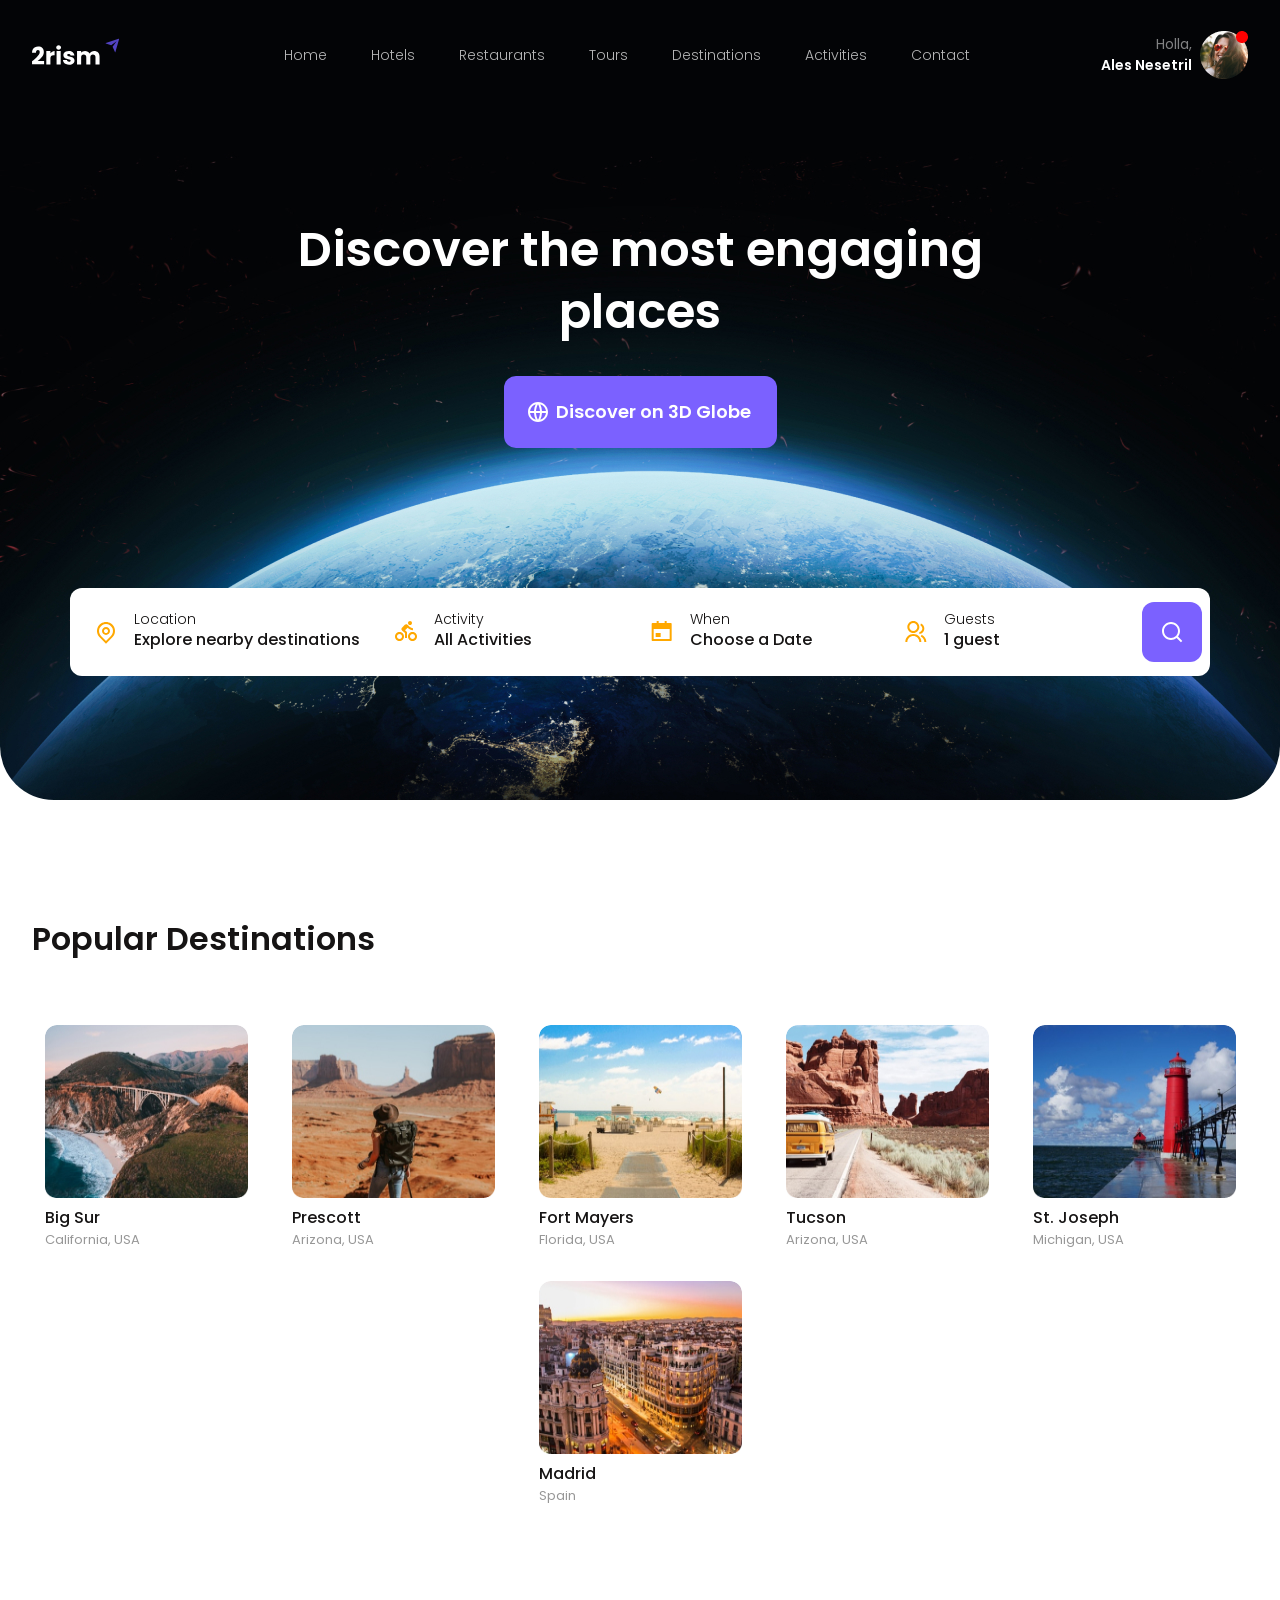
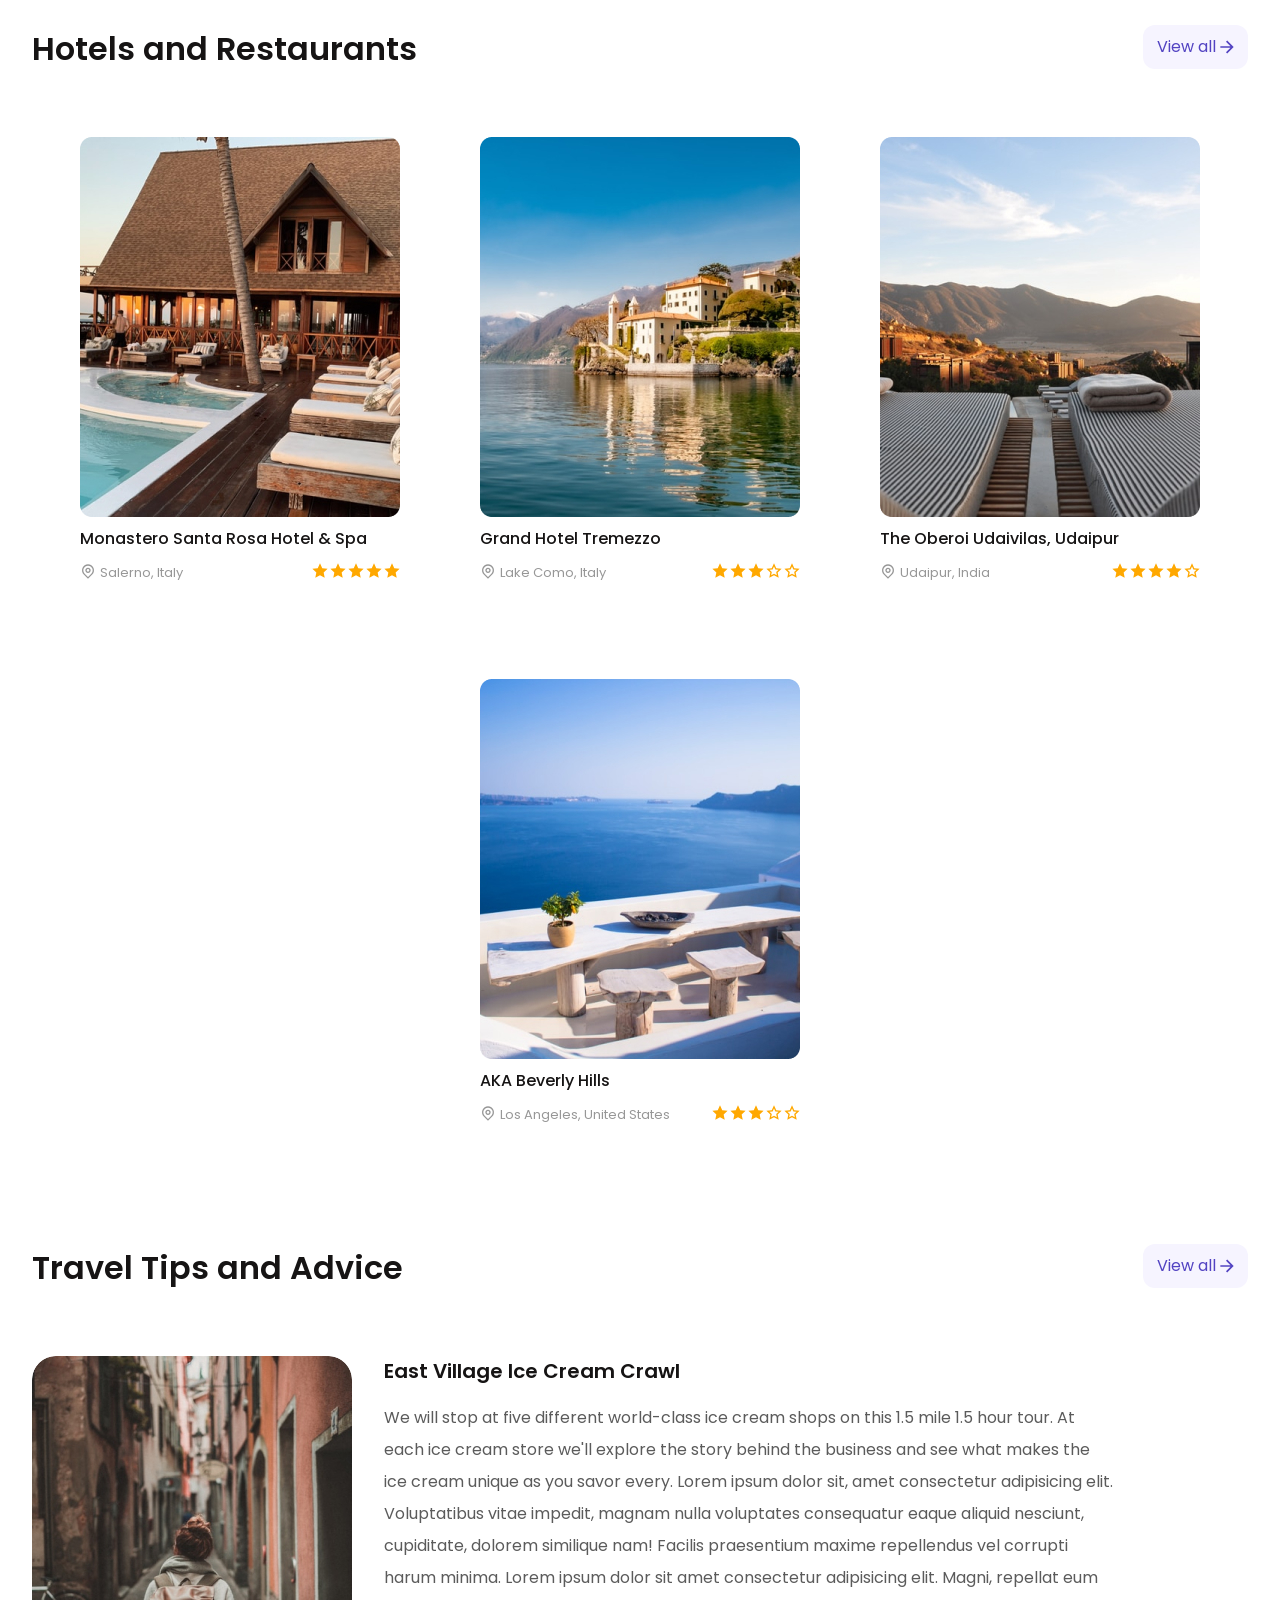
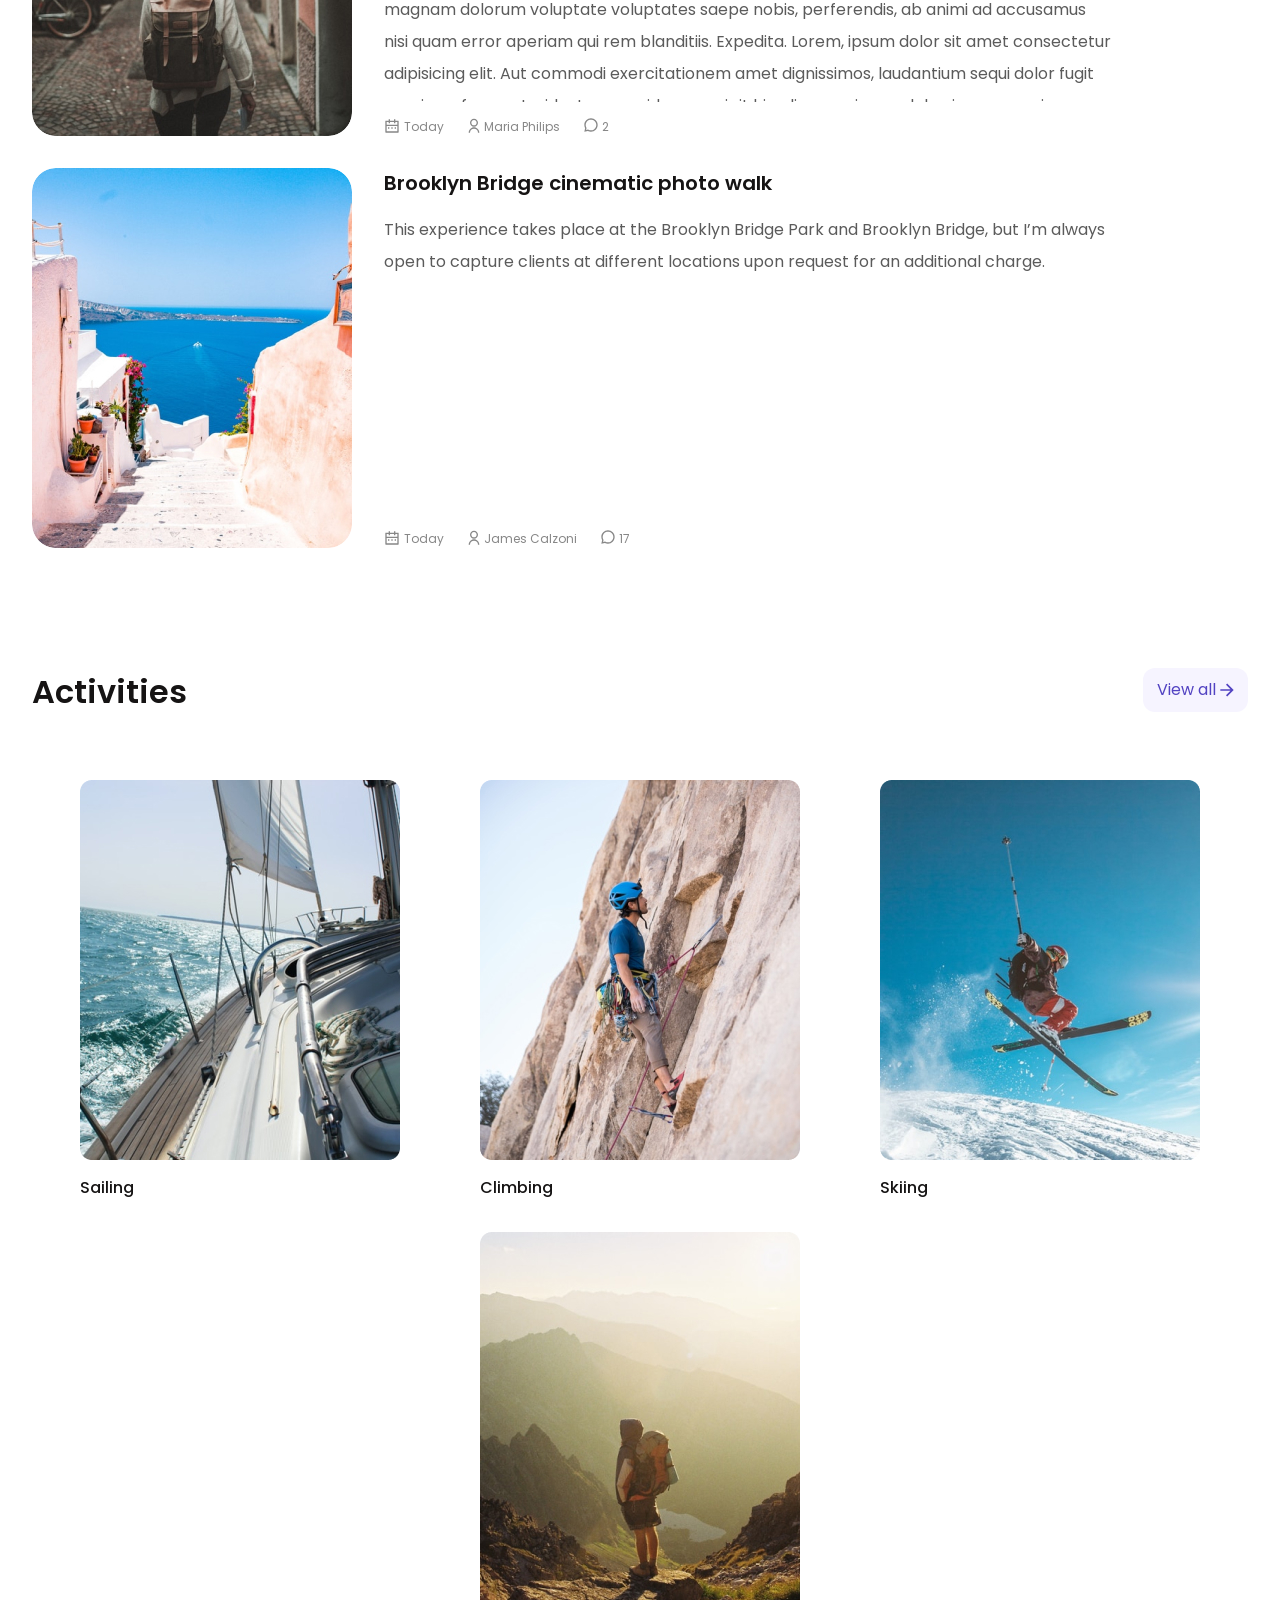
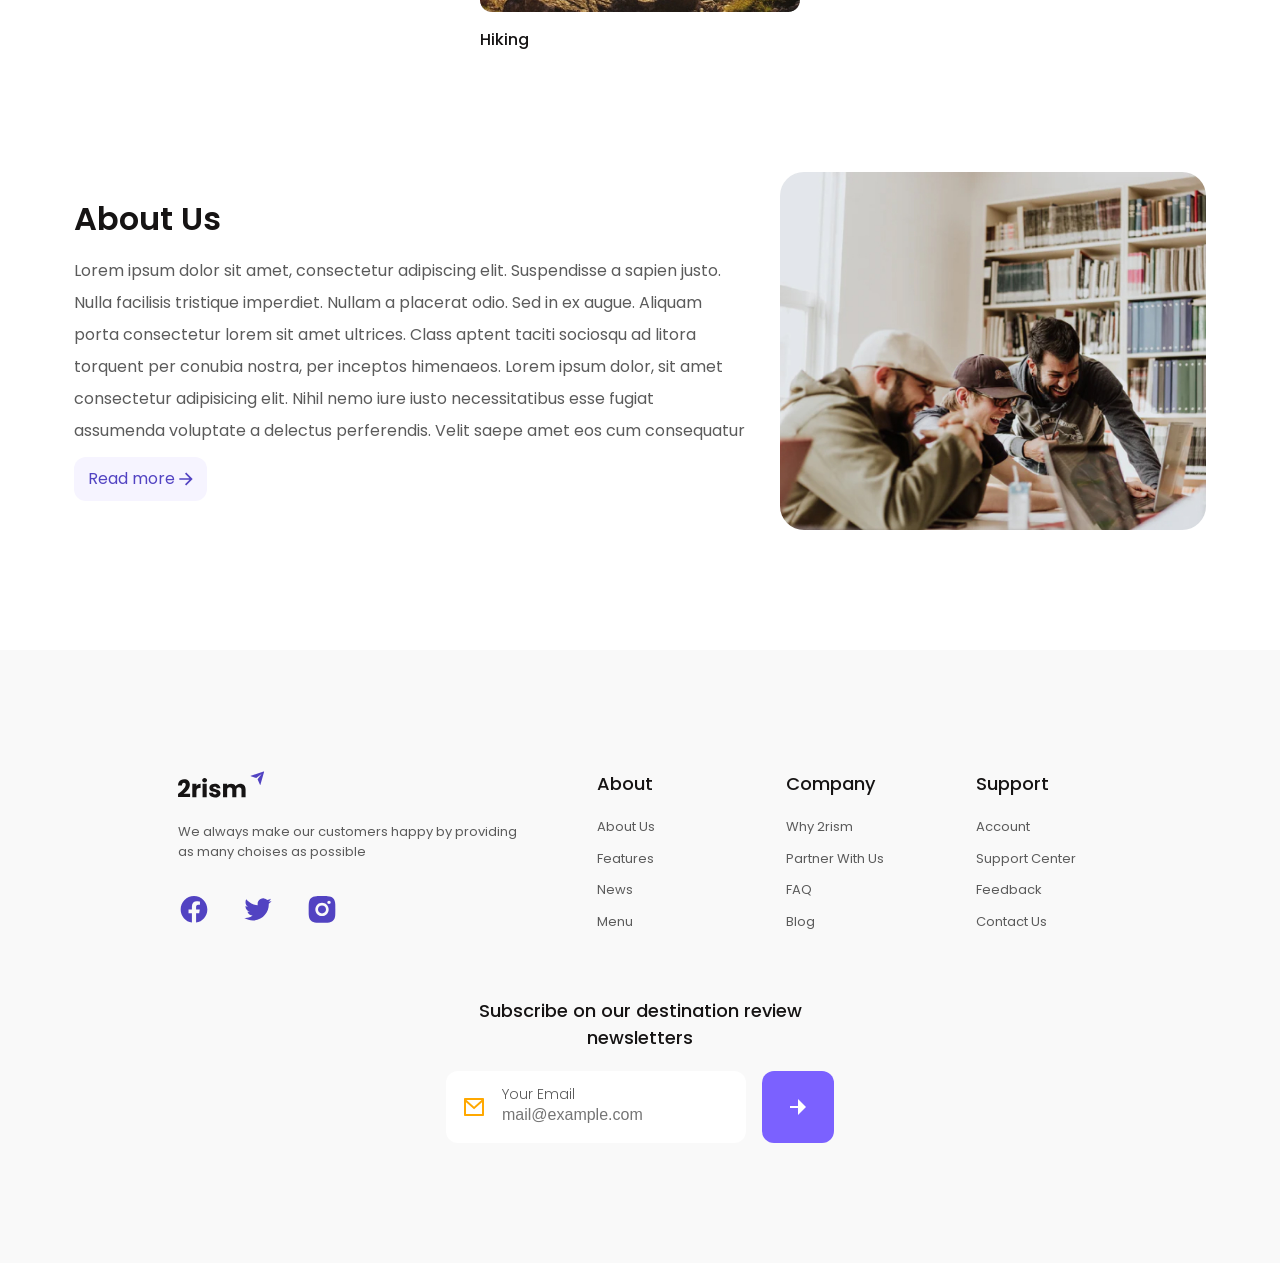
==== commit 91818154: "logo_error" ====
--- a/index.html
+++ b/index.html
@@ -17,7 +17,7 @@
       <header class="header">
          <div class="header__container _container">
             <div class="header__logo logo">
-               <img src="./images/logo/Logo.svg" alt="logo">
+               <img src="./images/logo/logo.svg" alt="logo">
                <div class="logo__icon">
                   <img src="./images/logo/send-plane-fill.svg" alt="logo__s">
                </div>
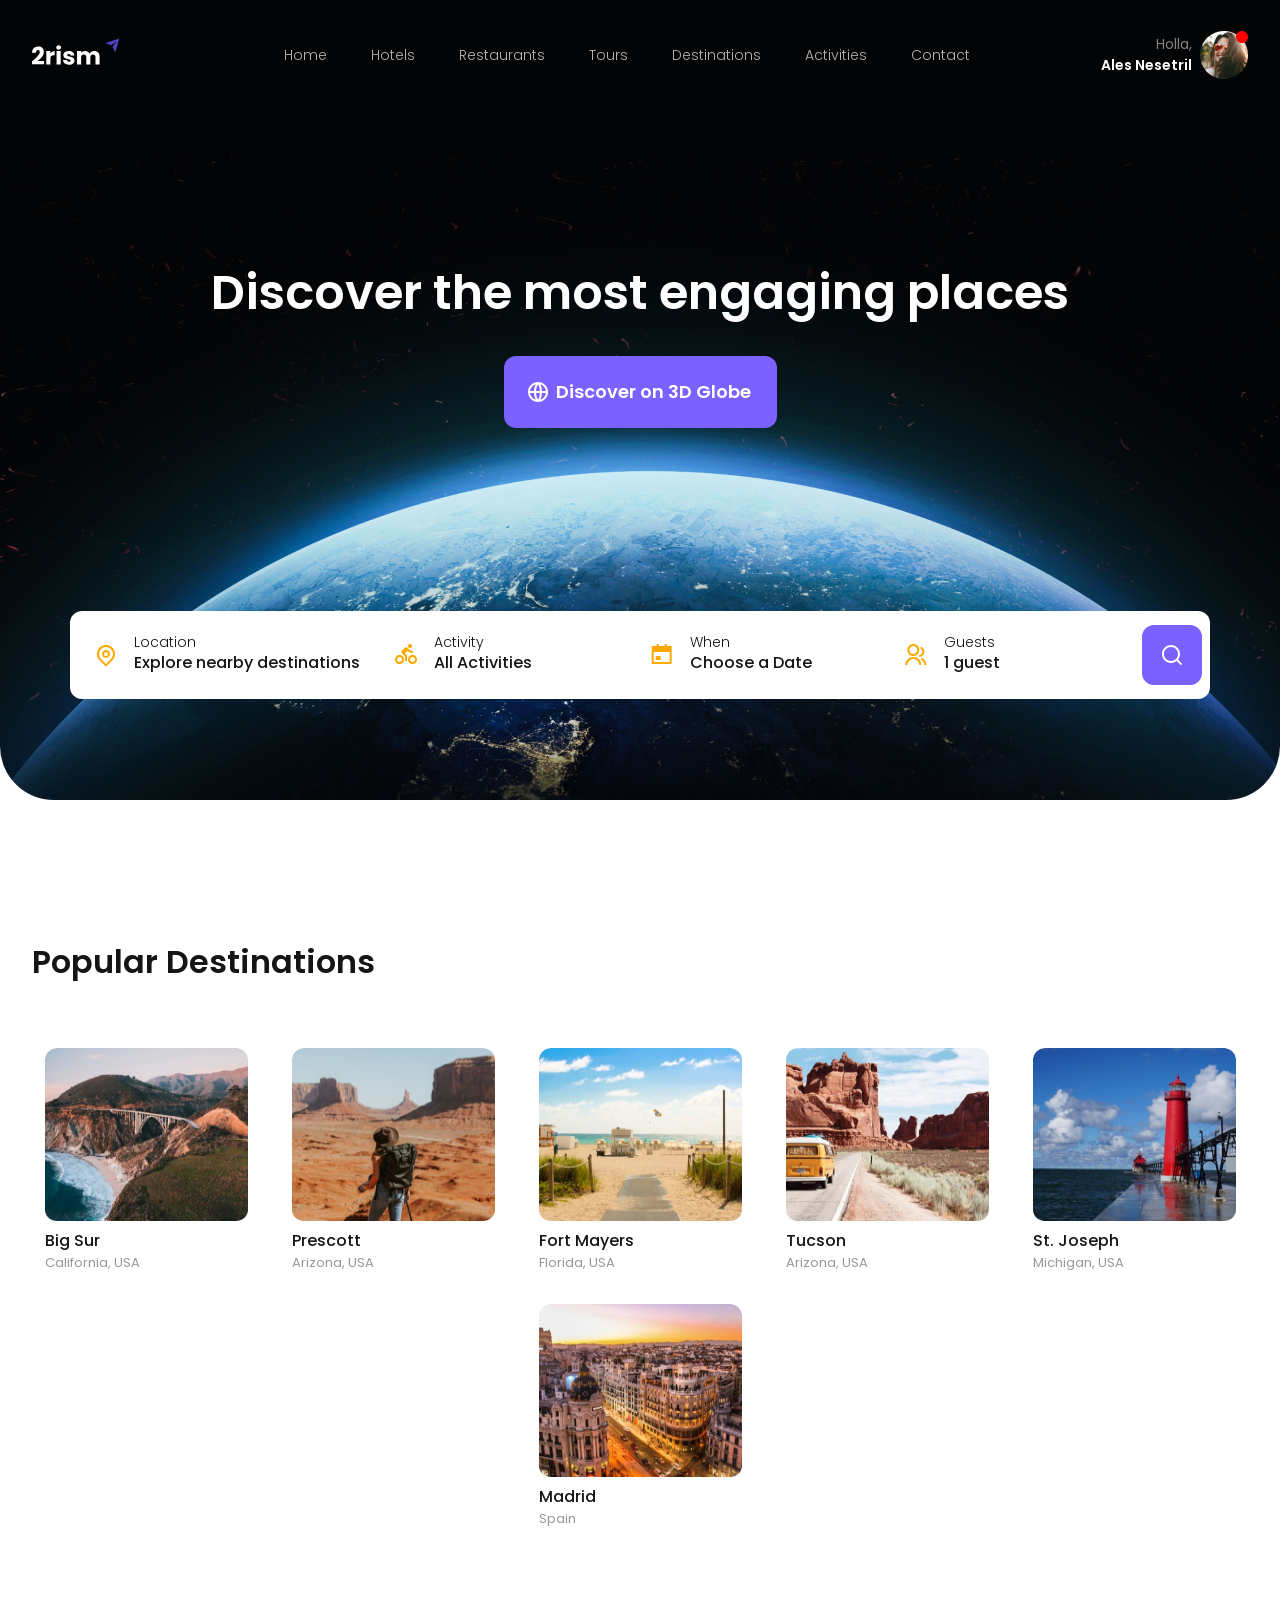
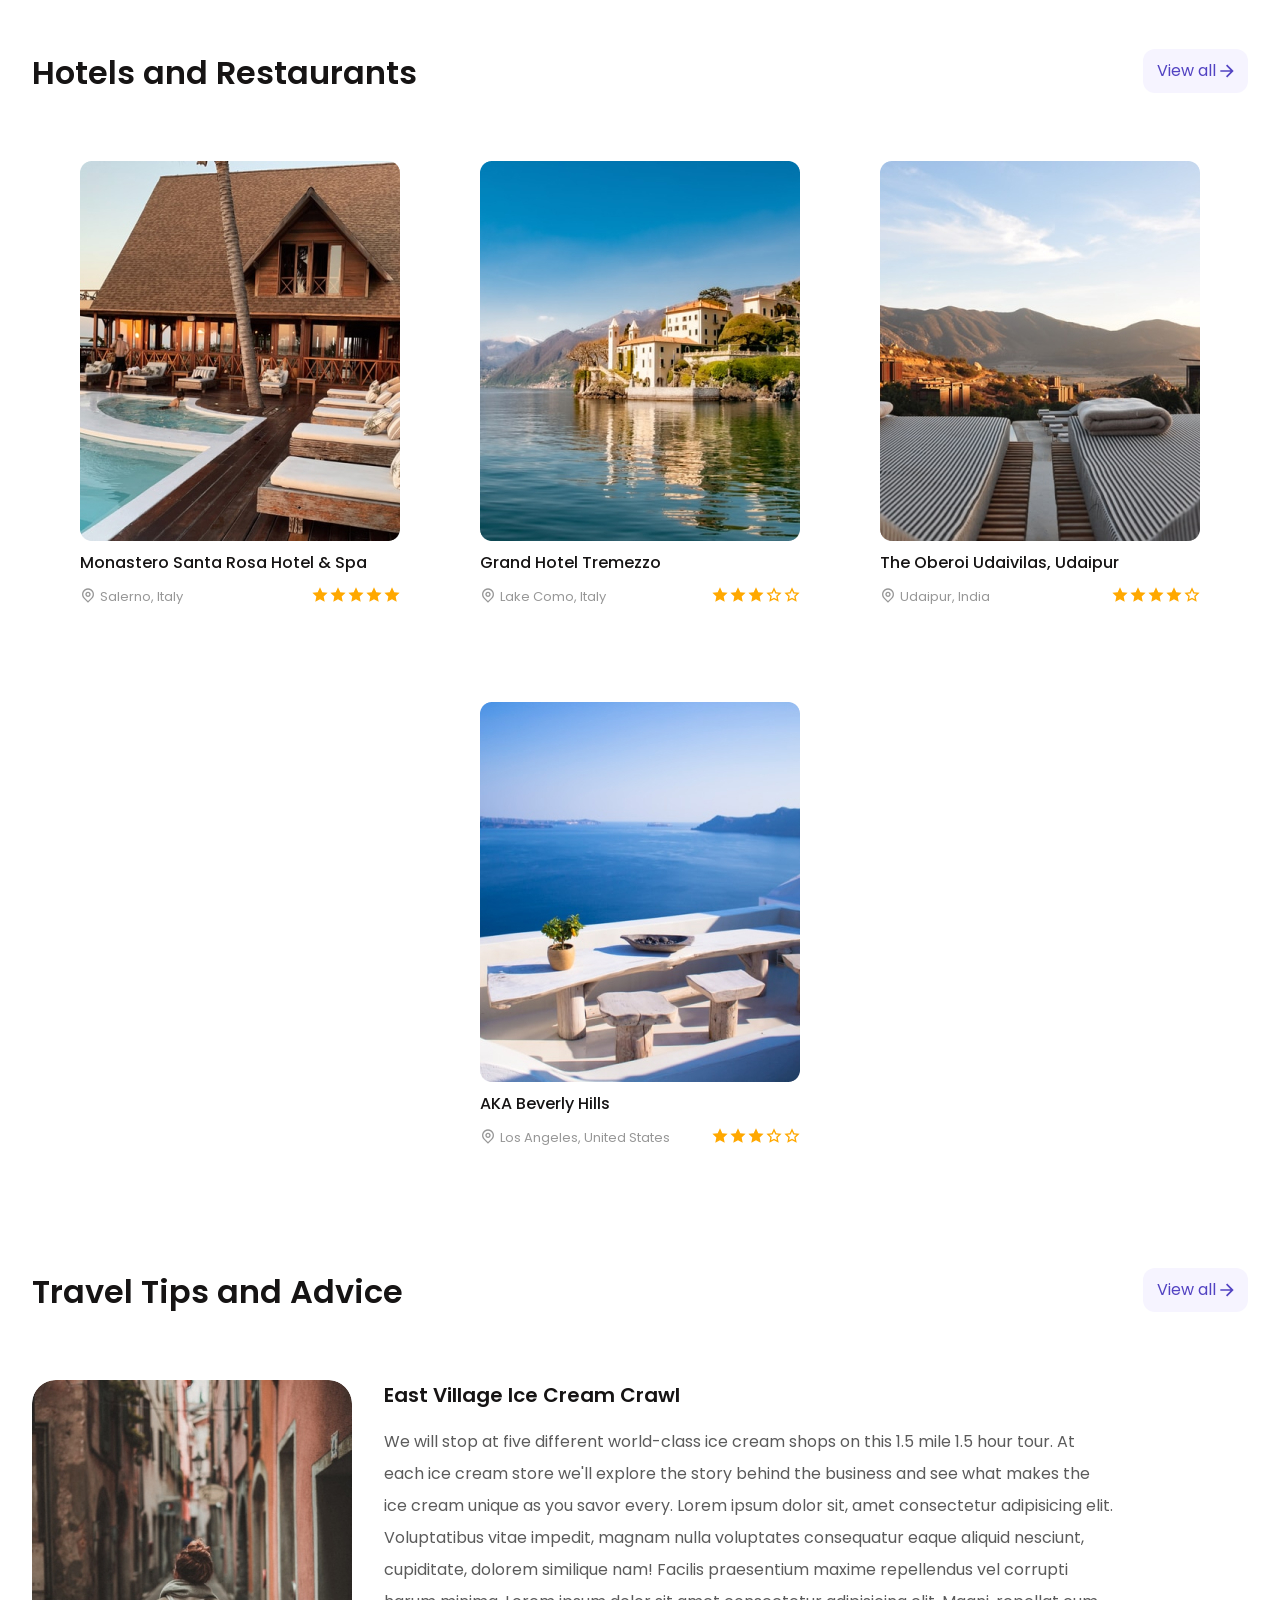
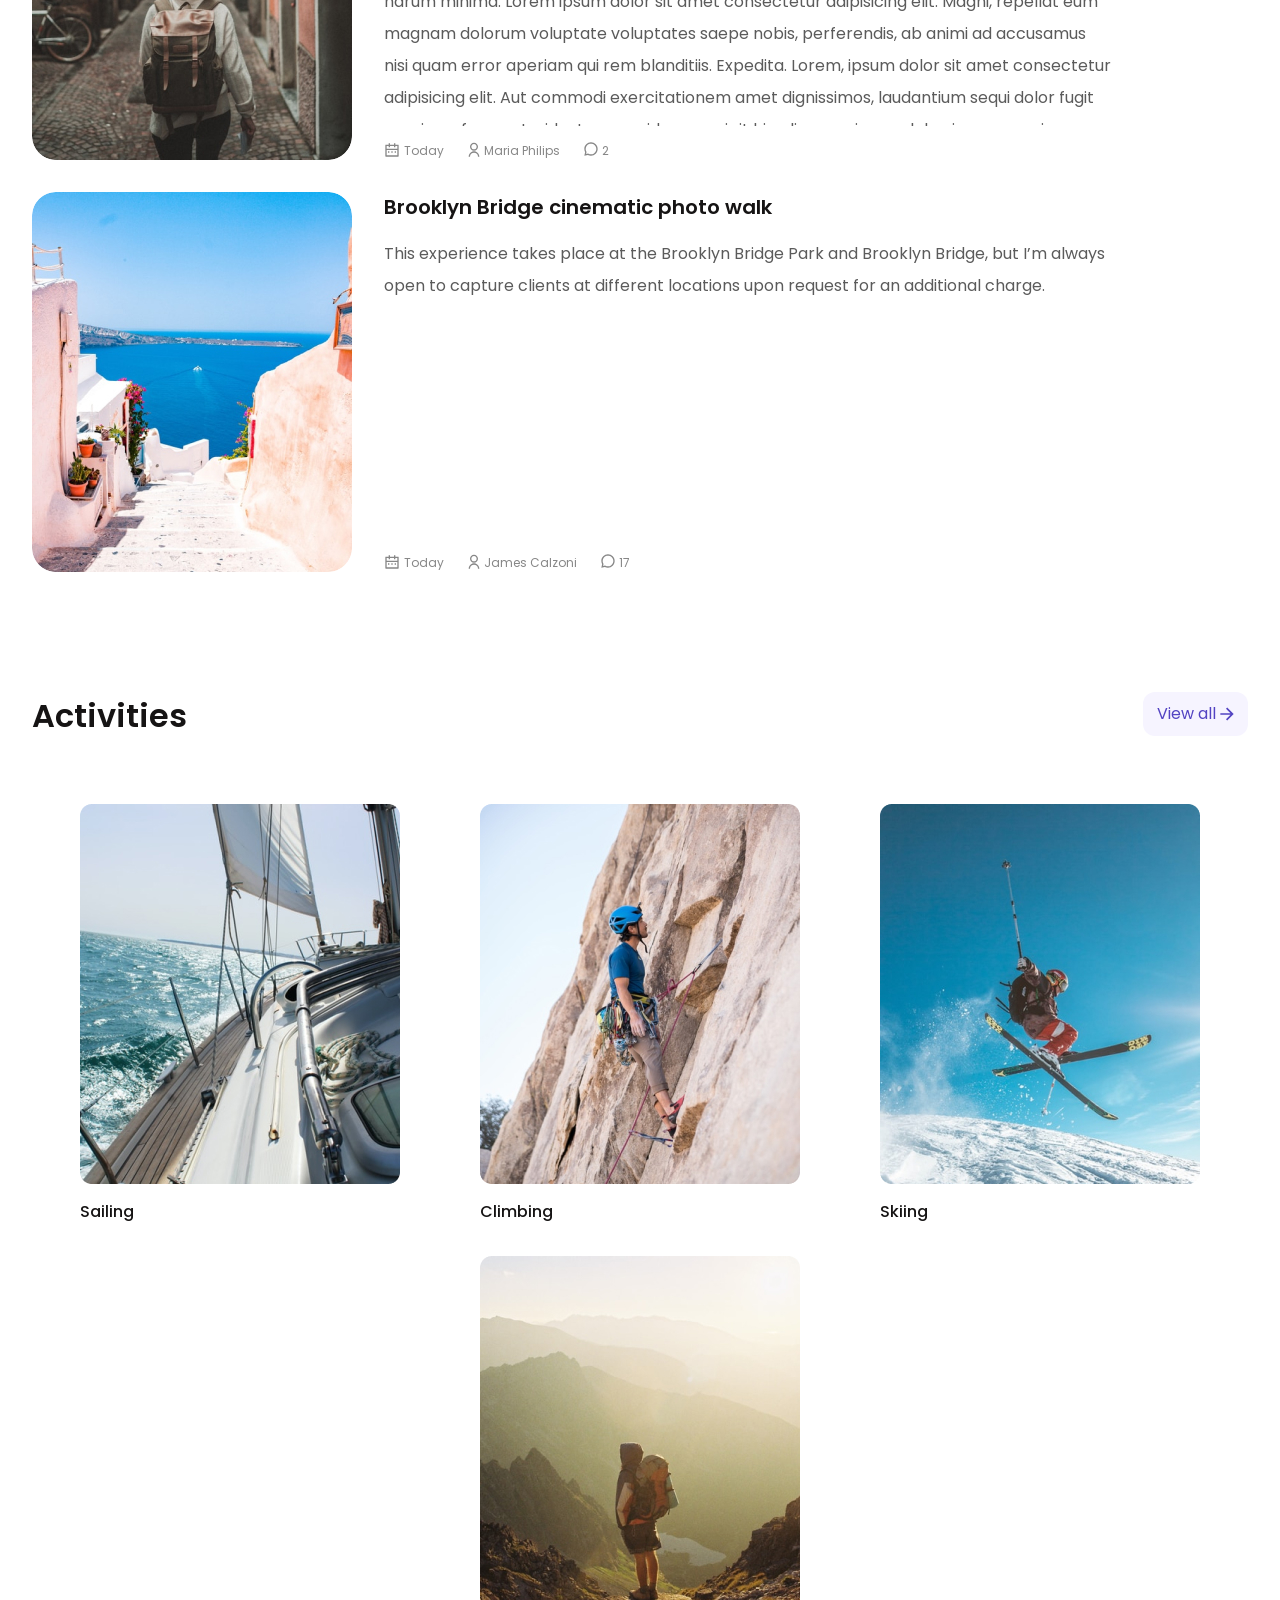
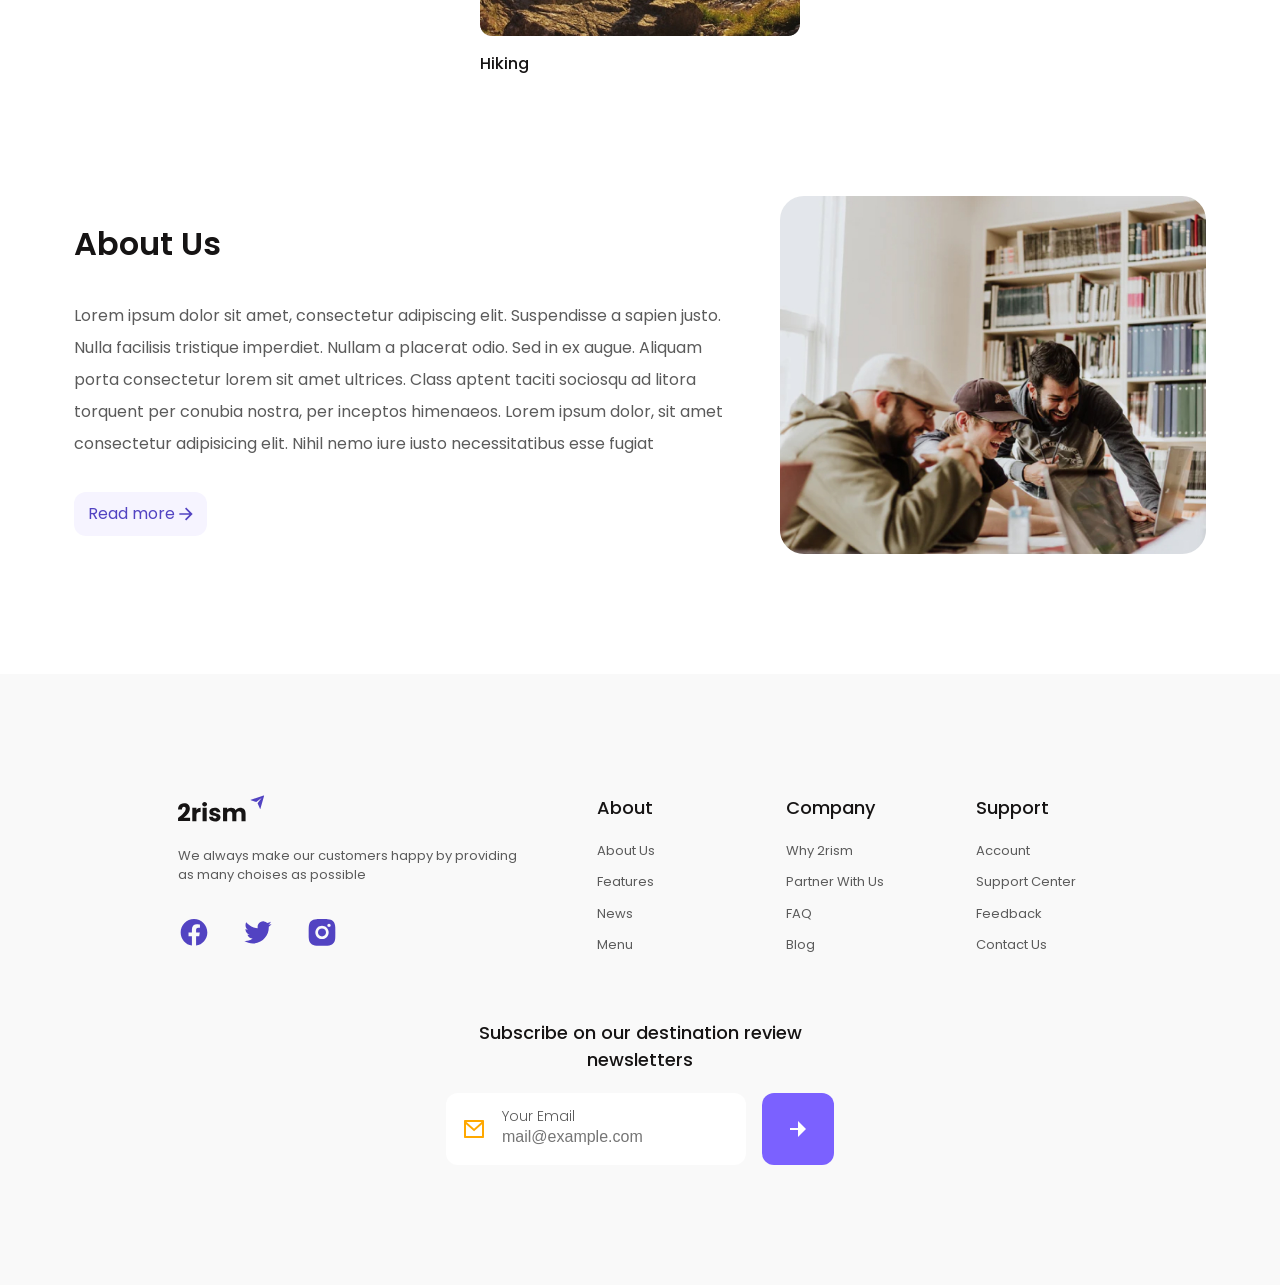
==== commit e9d192b1: "refactoring" ====
--- a/index.html
+++ b/index.html
@@ -39,7 +39,7 @@
                   <div class="hi__name">Ales Nesetril</div>
                </div>
                <div class="hi__image">
-                  <img src="./images/logo/Frame 9.png" alt="image">
+                  <img src="./images/logo/Frame_9.png" alt="image">
                </div>
             </div>
          </div>
--- a/css/global.css
+++ b/css/global.css
@@ -1,4 +1,3 @@
-@use 'sass:math';
 .header {
   margin-top: 31px;
   position: relative;
@@ -187,7 +186,7 @@
 }
 
 .main-block__container {
-  padding: 183px 288px;
+  padding: 183px 0;
   display: -webkit-box;
   display: -ms-flexbox;
   display: flex;
@@ -198,30 +197,6 @@
   -webkit-box-align: center;
       -ms-flex-align: center;
           align-items: center;
-}
-
-@media (max-width: 1438px) {
-  .main-block__container {
-    padding: 140px 288px;
-  }
-}
-
-@media (max-width: 1200px) {
-  .main-block__container {
-    padding: 140px 260px;
-  }
-}
-
-@media (max-width: 1000px) {
-  .main-block__container {
-    padding: 140px 105px;
-  }
-}
-
-@media (max-width: 800px) {
-  .main-block__container {
-    padding: 140px 95px;
-  }
 }
 
 @media (max-width: 600px) {
@@ -356,6 +331,8 @@
   font-size: 13px;
   line-height: 1.5;
   color: #5B5B5B;
+  max-height: 250px;
+  overflow: hidden;
 }
 
 .links__icons {
@@ -378,7 +355,7 @@
   display: flex;
   gap: 64px;
   width: 505.5px;
-  height: 163px;
+  height: 100%;
 }
 
 @media (max-width: 1000px) {
@@ -411,7 +388,7 @@
 
 .info__block {
   min-width: 125.83px;
-  height: 163px;
+  height: 100%;
 }
 
 @media (max-width: 1000px) {
@@ -455,7 +432,7 @@
           flex-direction: column;
   gap: 20px;
   width: 388px;
-  height: 146px;
+  height: 100%;
 }
 
 @media (max-width: 1000px) {
@@ -554,6 +531,7 @@
   color: #161414;
   border: none;
   outline: 0;
+  max-width: 190px;
 }
 
 .email__btn {
@@ -796,6 +774,13 @@
   height: 181px;
   padding-bottom: 8px;
   border-radius: 12px;
+}
+
+@media (max-width: 500px) {
+  .place__image:hover {
+    width: 256px;
+    height: 230px;
+  }
 }
 
 .place__title {
@@ -919,13 +904,6 @@
           align-items: flex-start;
 }
 
-.hotel__doth {
-  -webkit-box-orient: vertical;
-  -webkit-box-direction: normal;
-      -ms-flex-direction: none;
-          flex-direction: none;
-}
-
 .hotel__place {
   font-size: 13px;
   line-height: 1.5;
@@ -934,6 +912,7 @@
   -webkit-box-flex: 1;
       -ms-flex: 1 1 auto;
           flex: 1 1 auto;
+  max-width: 216px;
 }
 
 @media (max-width: 600px) {
@@ -995,6 +974,7 @@
   display: -ms-flexbox;
   display: flex;
   gap: 32px;
+  max-height: 380px;
 }
 
 @media (max-width: 1000px) {
@@ -1051,7 +1031,6 @@
   font-weight: 600;
   font-size: 20px;
   line-height: 1.5;
-  gap: 16px;
 }
 
 @media (max-width: 800px) {
@@ -1222,7 +1201,7 @@
     -webkit-box-align: center;
         -ms-flex-align: center;
             align-items: center;
-    gap: 0;
+    gap: 32px;
   }
 }
 
@@ -1241,8 +1220,7 @@
 
 @media (max-width: 1438px) {
   .about__description {
-    gap: 12px;
-    margin: 23px 0 0 0;
+    margin: 24px 0 0 0;
   }
 }
 
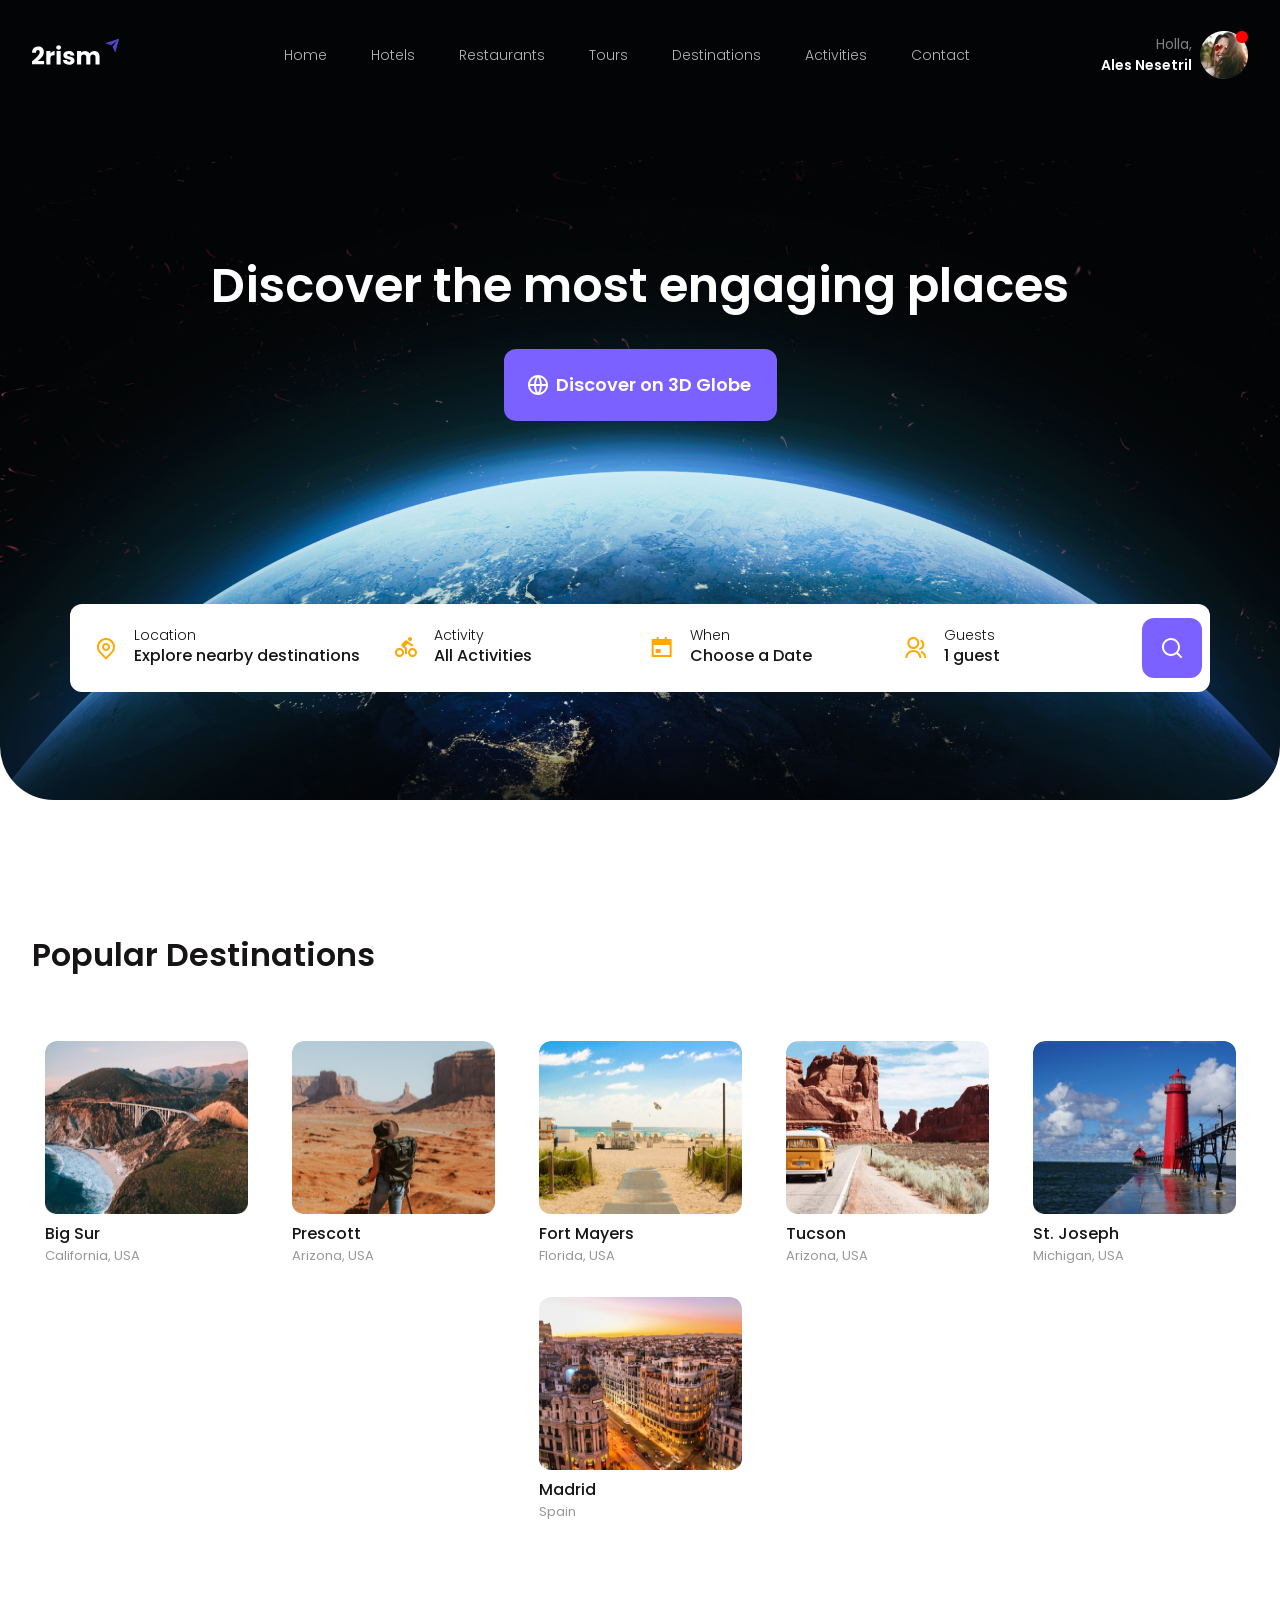
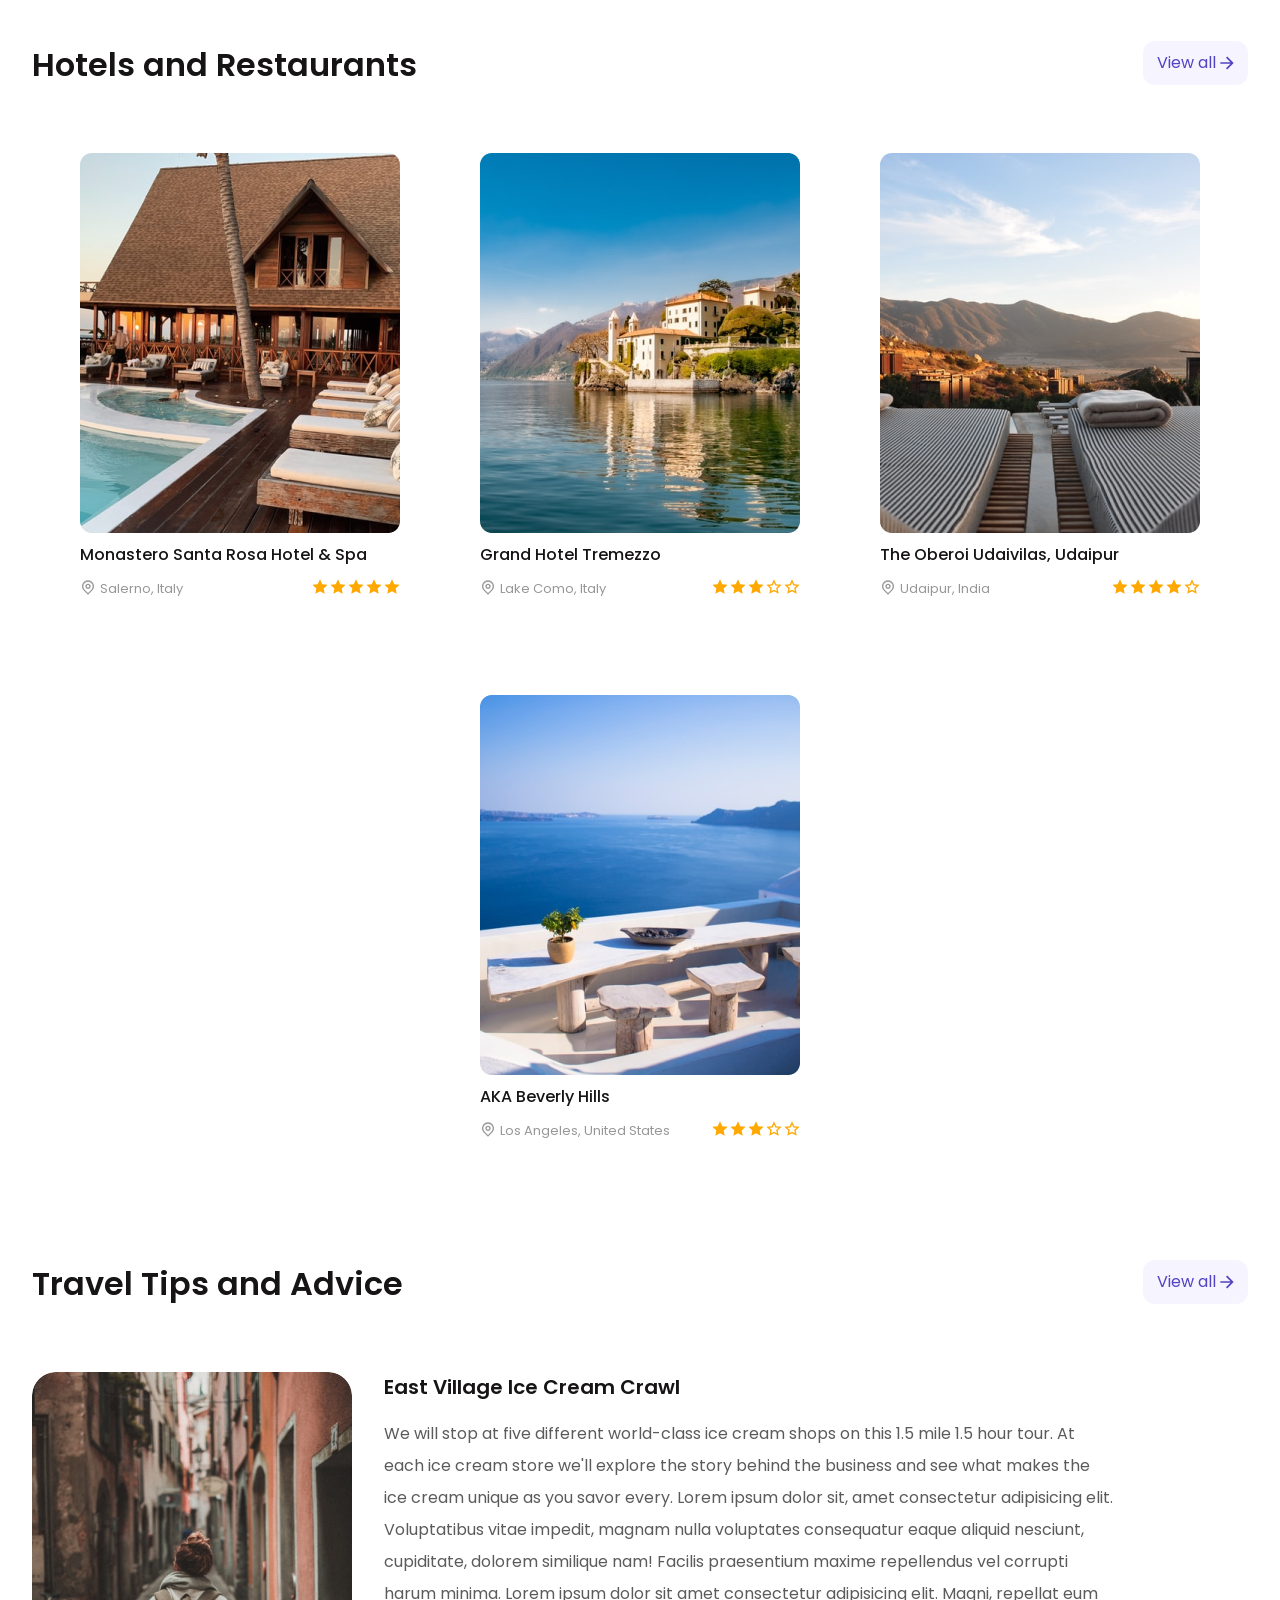
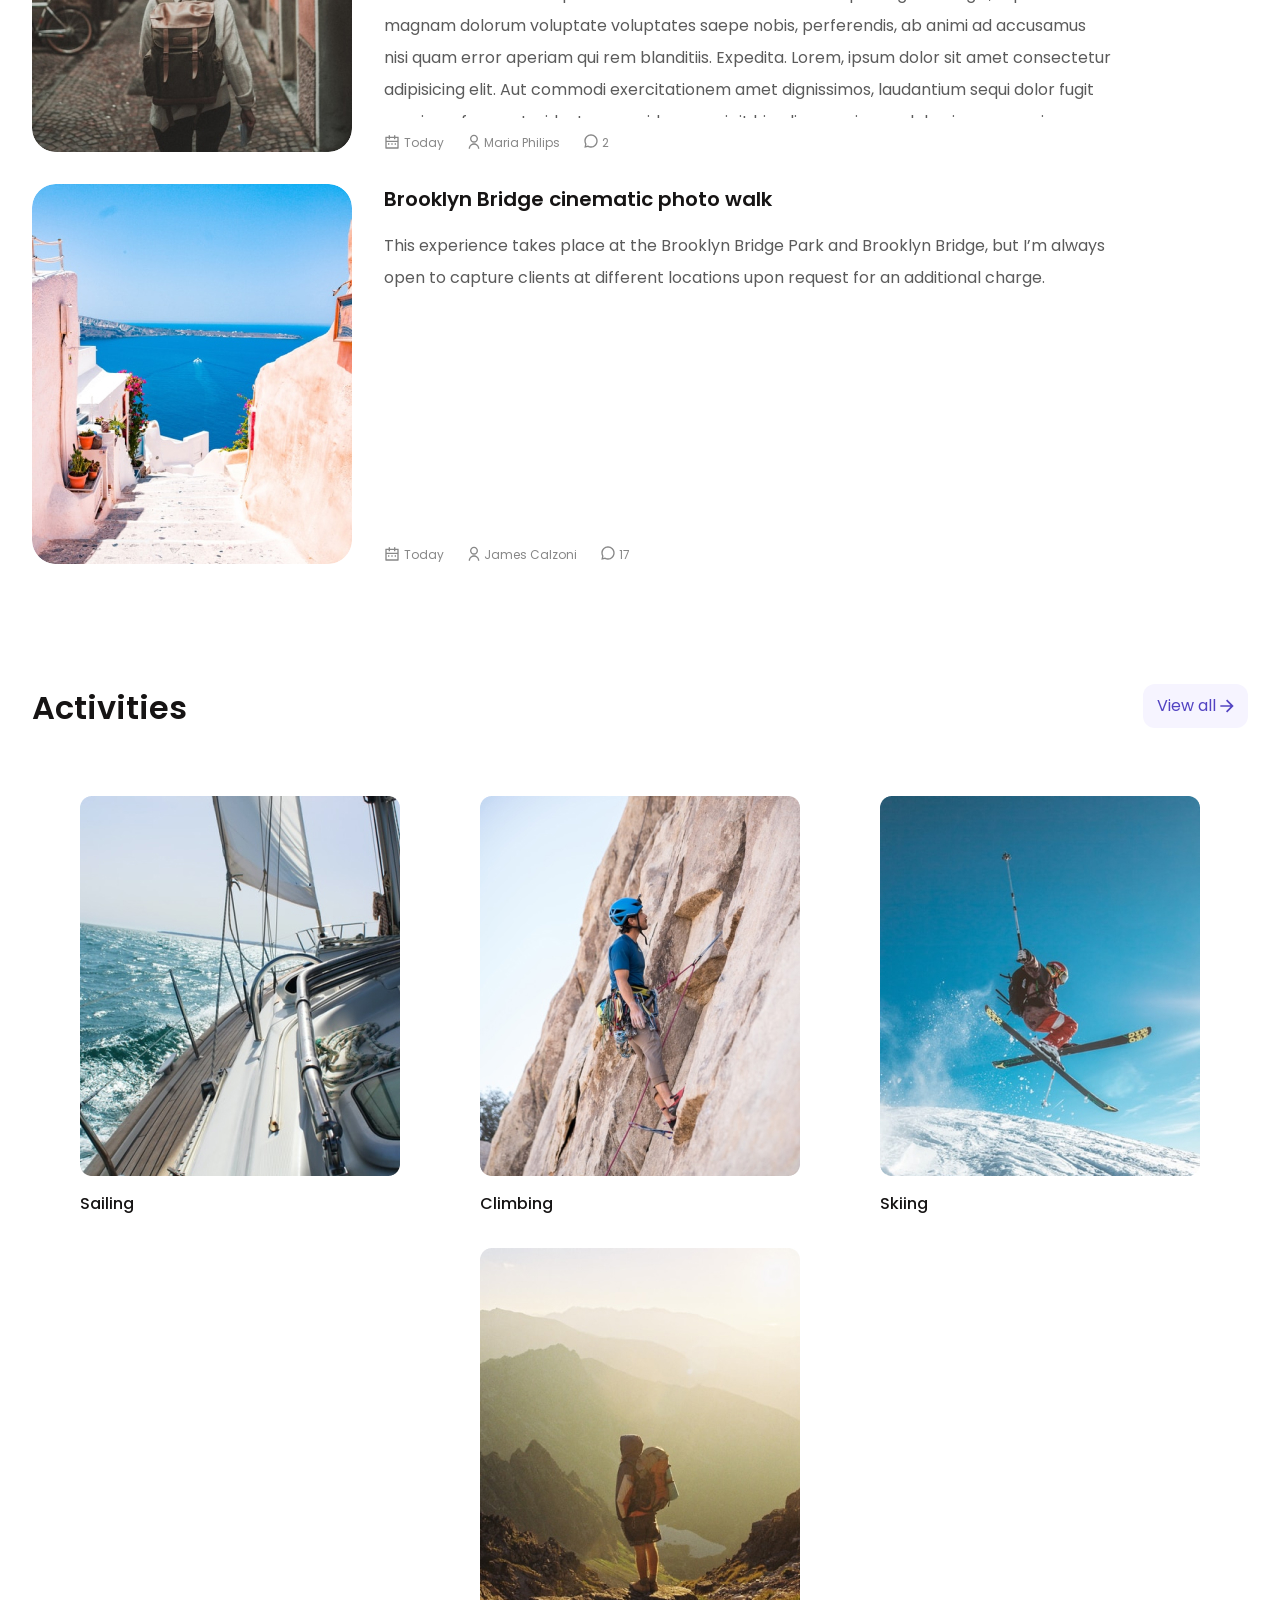
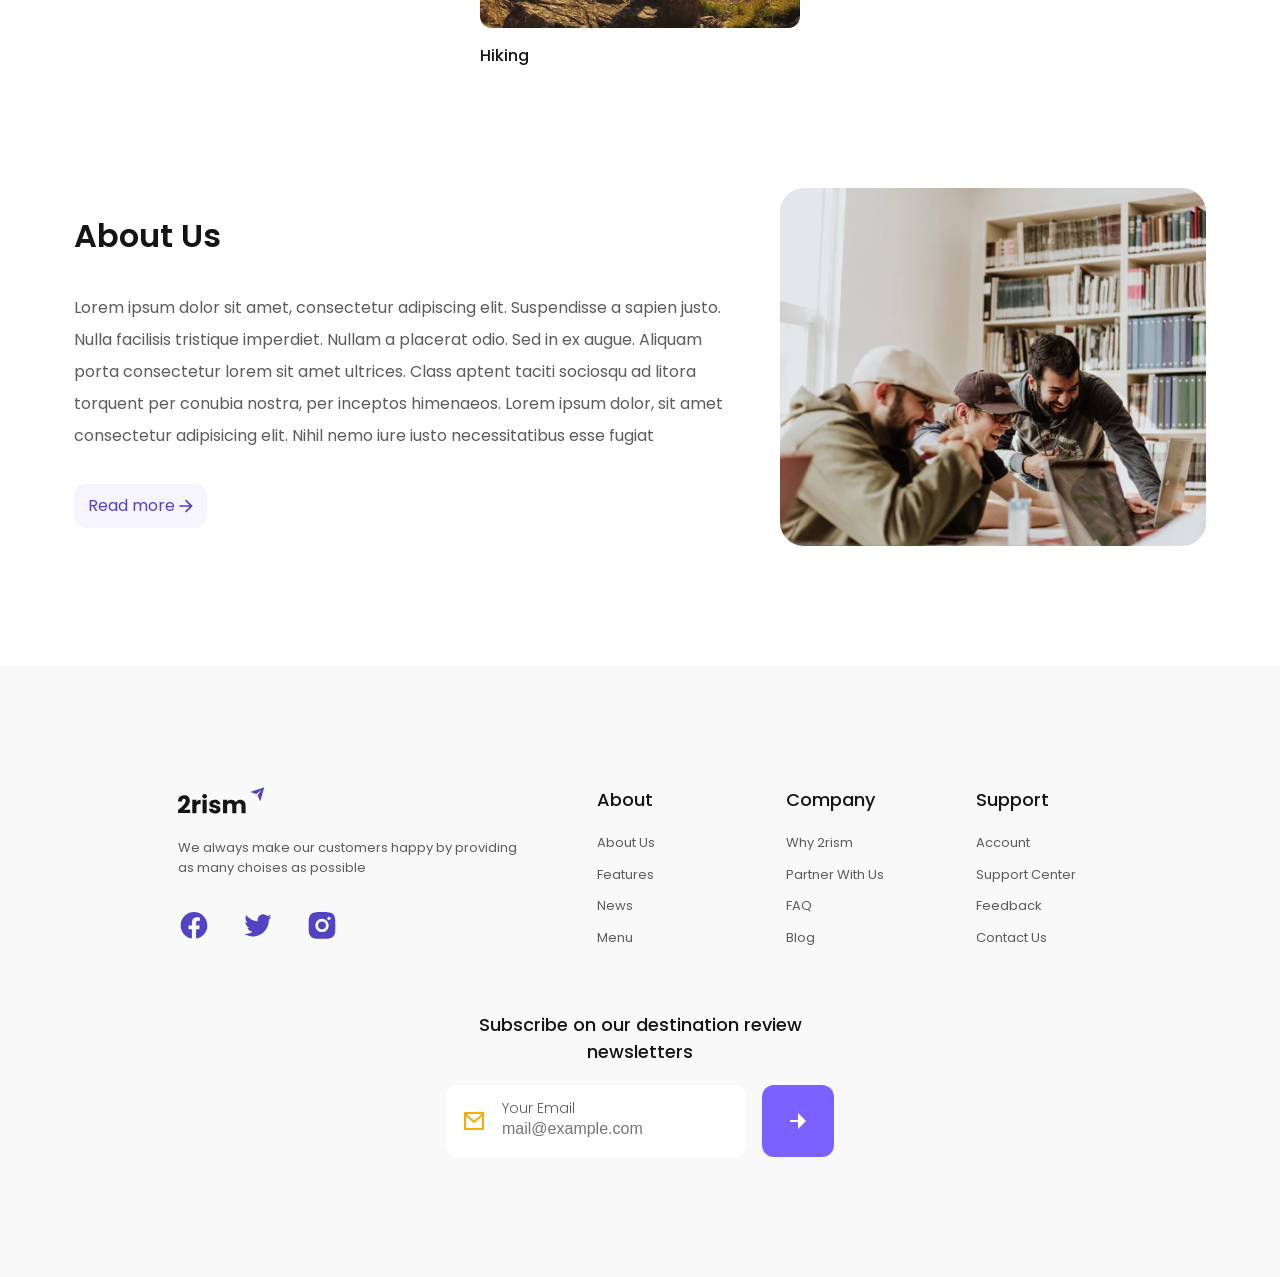
==== commit 59201f57: "add_Budger" ====
--- a/index.html
+++ b/index.html
@@ -19,7 +19,7 @@
             <div class="header__logo logo">
                <img src="./images/logo/logo.svg" alt="logo">
                <div class="logo__icon">
-                  <img src="./images/logo/send-plane-fill.svg" alt="logo__s">
+                  <img src="./images/logo/send-plane-fill.svg" alt="logo">
                </div>
             </div>
             <nav class="header__menu menu">
@@ -41,6 +41,9 @@
                <div class="hi__image">
                   <img src="./images/logo/Frame_9.png" alt="image">
                </div>
+            </div>
+            <div class="menu__icon">
+               <span></span>
             </div>
          </div>
       </header>
--- a/css/global.css
+++ b/css/global.css
@@ -1,10 +1,24 @@
 .header {
   margin-top: 31px;
-  position: relative;
+  position: fixed;
   width: 100%;
   height: 10%;
   left: 0;
   top: 0;
+  z-index: 100;
+}
+
+.header.scroll {
+  background-color: rgba(28, 28, 28, 0.837);
+  margin-top: 0px;
+  -webkit-box-pack: center;
+      -ms-flex-pack: center;
+          justify-content: center;
+  padding-top: 5px;
+}
+
+.header.scroll .menu__link {
+  opacity: 1;
 }
 
 .header__container {
@@ -20,10 +34,7 @@
 
 @media (max-width: 600px) {
   .header__container {
-    -webkit-box-orient: vertical;
-    -webkit-box-direction: normal;
-        -ms-flex-direction: column;
-            flex-direction: column;
+    padding: 0 16px;
   }
 }
 
@@ -34,6 +45,8 @@
   min-height: 36px;
   min-width: 87px;
   gap: 4px;
+  position: relative;
+  z-index: 100;
 }
 
 .header__menu {
@@ -59,15 +72,8 @@
 
 @media (max-width: 1000px) {
   .header__menu {
-    margin-left: 25px;
+    margin-left: 0px;
     padding: 0 5px;
-  }
-}
-
-@media (max-width: 600px) {
-  .header__menu {
-    margin-left: 0;
-    padding: 10px 0;
   }
 }
 
@@ -139,7 +145,6 @@
 
 @media (max-width: 600px) {
   .header__hi {
-    margin-top: 10px;
     width: 100%;
   }
 }
@@ -186,7 +191,7 @@
 }
 
 .main-block__container {
-  padding: 183px 0;
+  padding: 254.5px 16px 183px 16px;
   display: -webkit-box;
   display: -ms-flexbox;
   display: flex;
@@ -199,9 +204,9 @@
           align-items: center;
 }
 
-@media (max-width: 600px) {
+@media (max-width: 1000px) {
   .main-block__container {
-    padding: 70px 40px;
+    padding: 254.5px 16px 23vw 16px;
   }
 }
 
@@ -211,6 +216,8 @@
   line-height: 1.3;
   color: #FFFFFF;
   text-align: center;
+  position: relative;
+  z-index: 5;
 }
 
 @media (max-width: 1000px) {
@@ -221,7 +228,7 @@
 
 @media (max-width: 600px) {
   .main-block__title {
-    font-size: 30px;
+    font-size: 32px;
   }
 }
 
@@ -267,8 +274,10 @@
 
 .main-block__image {
   position: absolute;
+  z-index: 5;
   width: 100%;
-  height: 800px;
+  height: 100%;
+  min-height: 800px;
   left: 0;
   top: 0;
 }
@@ -554,6 +563,7 @@
 
 .page__search {
   position: relative;
+  z-index: 5;
 }
 
 .search__container {
@@ -582,7 +592,7 @@
 @media (max-width: 600px) {
   .search__container {
     width: 300px;
-    height: 200px;
+    height: 210px;
   }
 }
 
@@ -602,6 +612,7 @@
     -webkit-box-direction: normal;
         -ms-flex-direction: column;
             flex-direction: column;
+    padding: 8px 0 8px 0;
   }
 }
 
@@ -706,8 +717,8 @@
 @media (max-width: 600px) {
   .block__button-search {
     position: relative;
-    top: -75px;
-    left: 105px;
+    top: -70px;
+    left: 110px;
   }
 }
 
@@ -720,9 +731,9 @@
   color: #161414;
 }
 
-@media (max-width: 600px) {
+@media (max-width: 1000px) {
   .popular__container {
-    padding-top: 30vw;
+    padding-top: 170px;
   }
 }
 
@@ -992,6 +1003,7 @@
     -webkit-box-align: center;
         -ms-flex-align: center;
             align-items: center;
+    max-height: 100vh;
   }
 }
 
@@ -1282,6 +1294,95 @@
   }
 }
 
+.menu__icon {
+  display: none;
+}
+
+@media (max-width: 830px) {
+  .menu__icon {
+    z-index: 10;
+    display: block;
+    position: relative;
+    min-width: 30px;
+    height: 18px;
+    cursor: pointer;
+    margin-left: 20px;
+  }
+  .menu__icon span {
+    top: 50%;
+    -webkit-transform: scale(1) translate(0, -50%);
+            transform: scale(1) translate(0, -50%);
+  }
+  .menu__icon::before {
+    top: 0;
+  }
+  .menu__icon::after {
+    bottom: 0;
+  }
+  .menu__icon::before, .menu__icon::after {
+    content: '';
+  }
+  .menu__icon span, .menu__icon::before, .menu__icon::after {
+    left: 0;
+    position: absolute;
+    height: 10%;
+    width: 100%;
+    -webkit-transition: all 0.3s ease 0s;
+    transition: all 0.3s ease 0s;
+    background-color: #fff;
+  }
+  .menu__icon.active span {
+    -webkit-transform: scale(0) translate(0, -50%);
+            transform: scale(0) translate(0, -50%);
+  }
+  .menu__icon.active::before {
+    top: 50%;
+    -webkit-transform: rotate(-45deg) translate(0, -50%);
+            transform: rotate(-45deg) translate(0, -50%);
+  }
+  .menu__icon.active::after {
+    top: 50%;
+    -webkit-transform: rotate(45deg) translate(0, 50%);
+            transform: rotate(45deg) translate(0, 50%);
+  }
+  .header__menu {
+    position: fixed;
+    z-index: 4;
+    top: 0;
+    left: -100%;
+    width: 100%;
+    height: 100%;
+    background-color: rgba(0, 0, 0, 0.948);
+    padding: 30px;
+    padding-top: 100px;
+    -webkit-transition: left 0.3s ease 0s;
+    transition: left 0.3s ease 0s;
+    overflow: auto;
+    text-align: center;
+    -webkit-box-pack: center;
+        -ms-flex-pack: center;
+            justify-content: center;
+  }
+  .header__menu.active {
+    left: 0;
+  }
+  .header__menu.active .menu__link {
+    opacity: 1;
+    line-height: 1;
+  }
+  .menu__list {
+    -ms-flex-wrap: nowrap;
+        flex-wrap: nowrap;
+    display: block;
+  }
+  .menu__list > li {
+    font-size: 32px;
+  }
+  .menu__list > li:not(:last-child) {
+    margin-bottom: 30px;
+  }
+}
+
 *,
 *::before,
 *::after {
@@ -1326,6 +1427,10 @@
   font-family: 'Poppins', sans-serif;
 }
 
+body.lock {
+  overflow: hidden;
+}
+
 .wrapper {
   min-height: 100%;
   overflow: hidden;
@@ -1342,13 +1447,13 @@
   max-width: 1440px;
   margin: 0px auto;
   position: relative;
-  z-index: 100;
+  z-index: 10;
 }
 
 ._ibg img {
   position: absolute;
   width: 100%;
-  height: 100%;
+  height: 800px;
   left: 0;
   top: 0;
   -o-object-fit: cover;
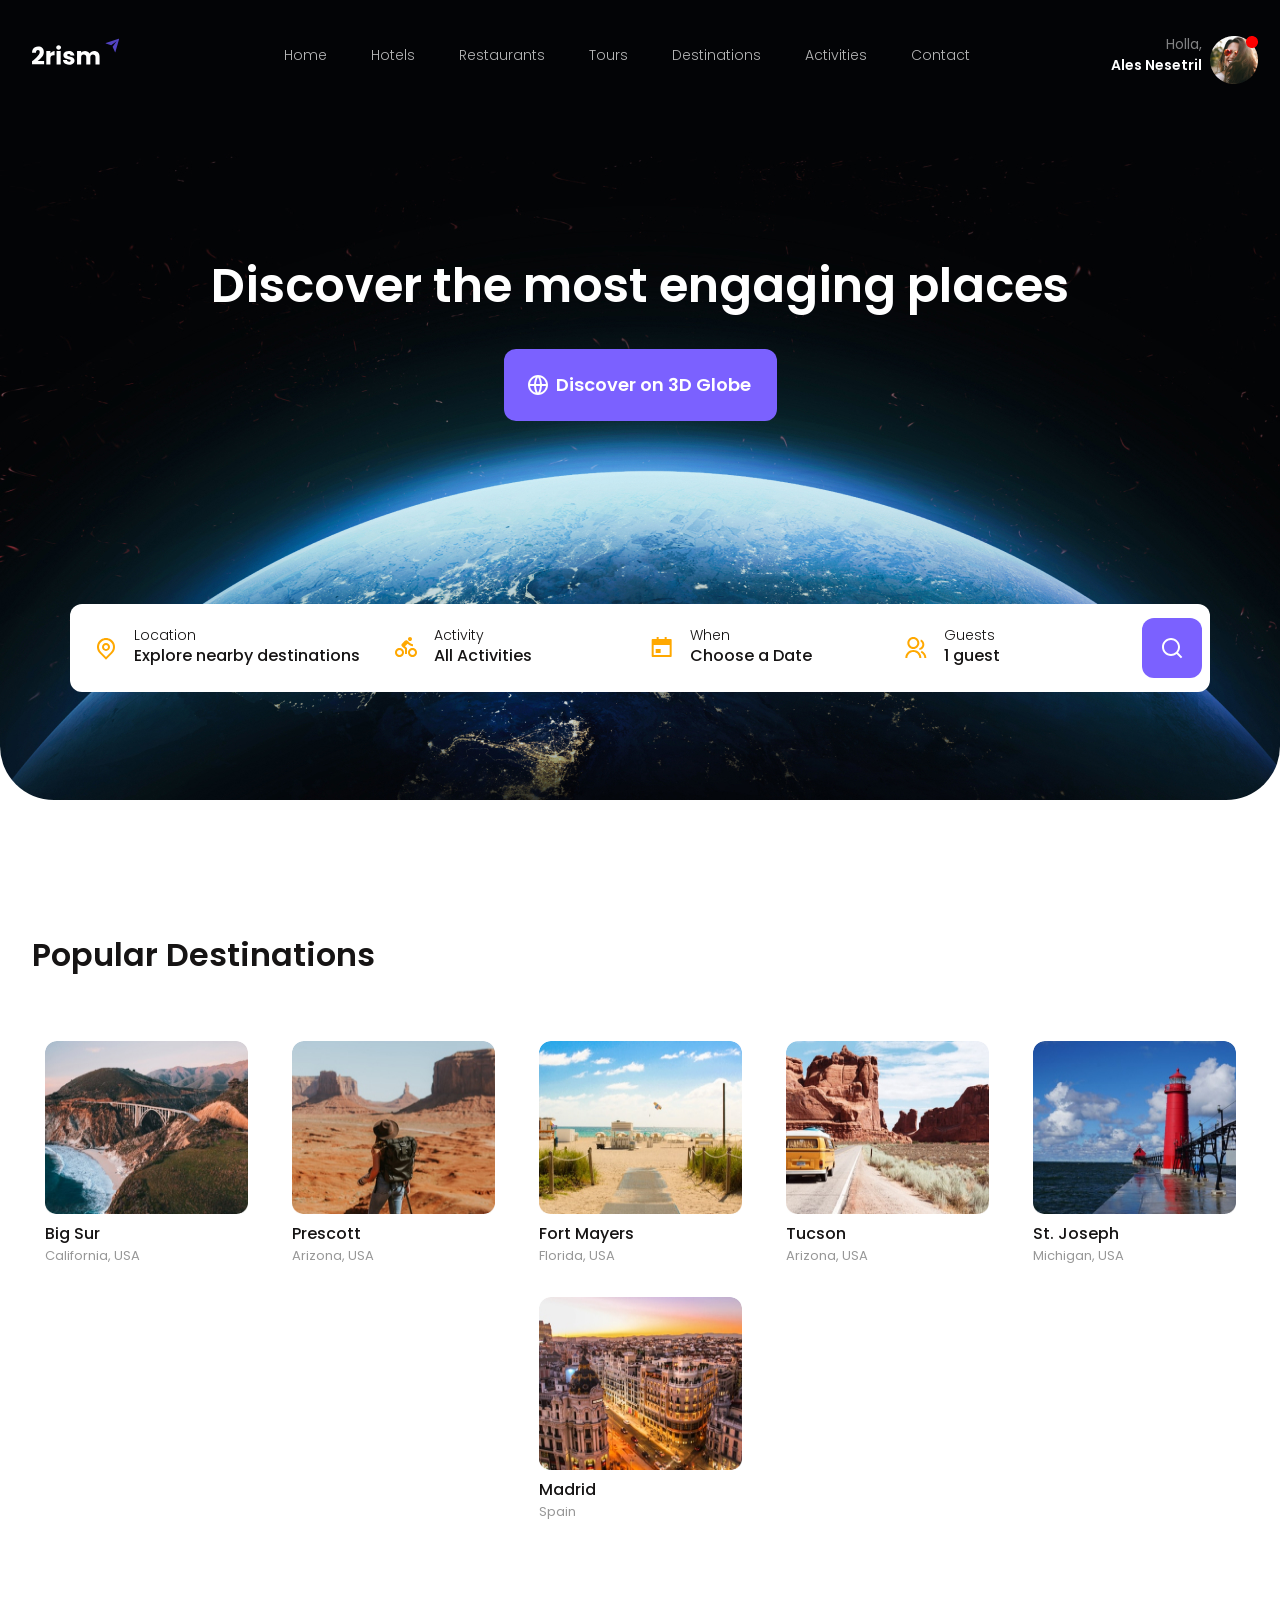
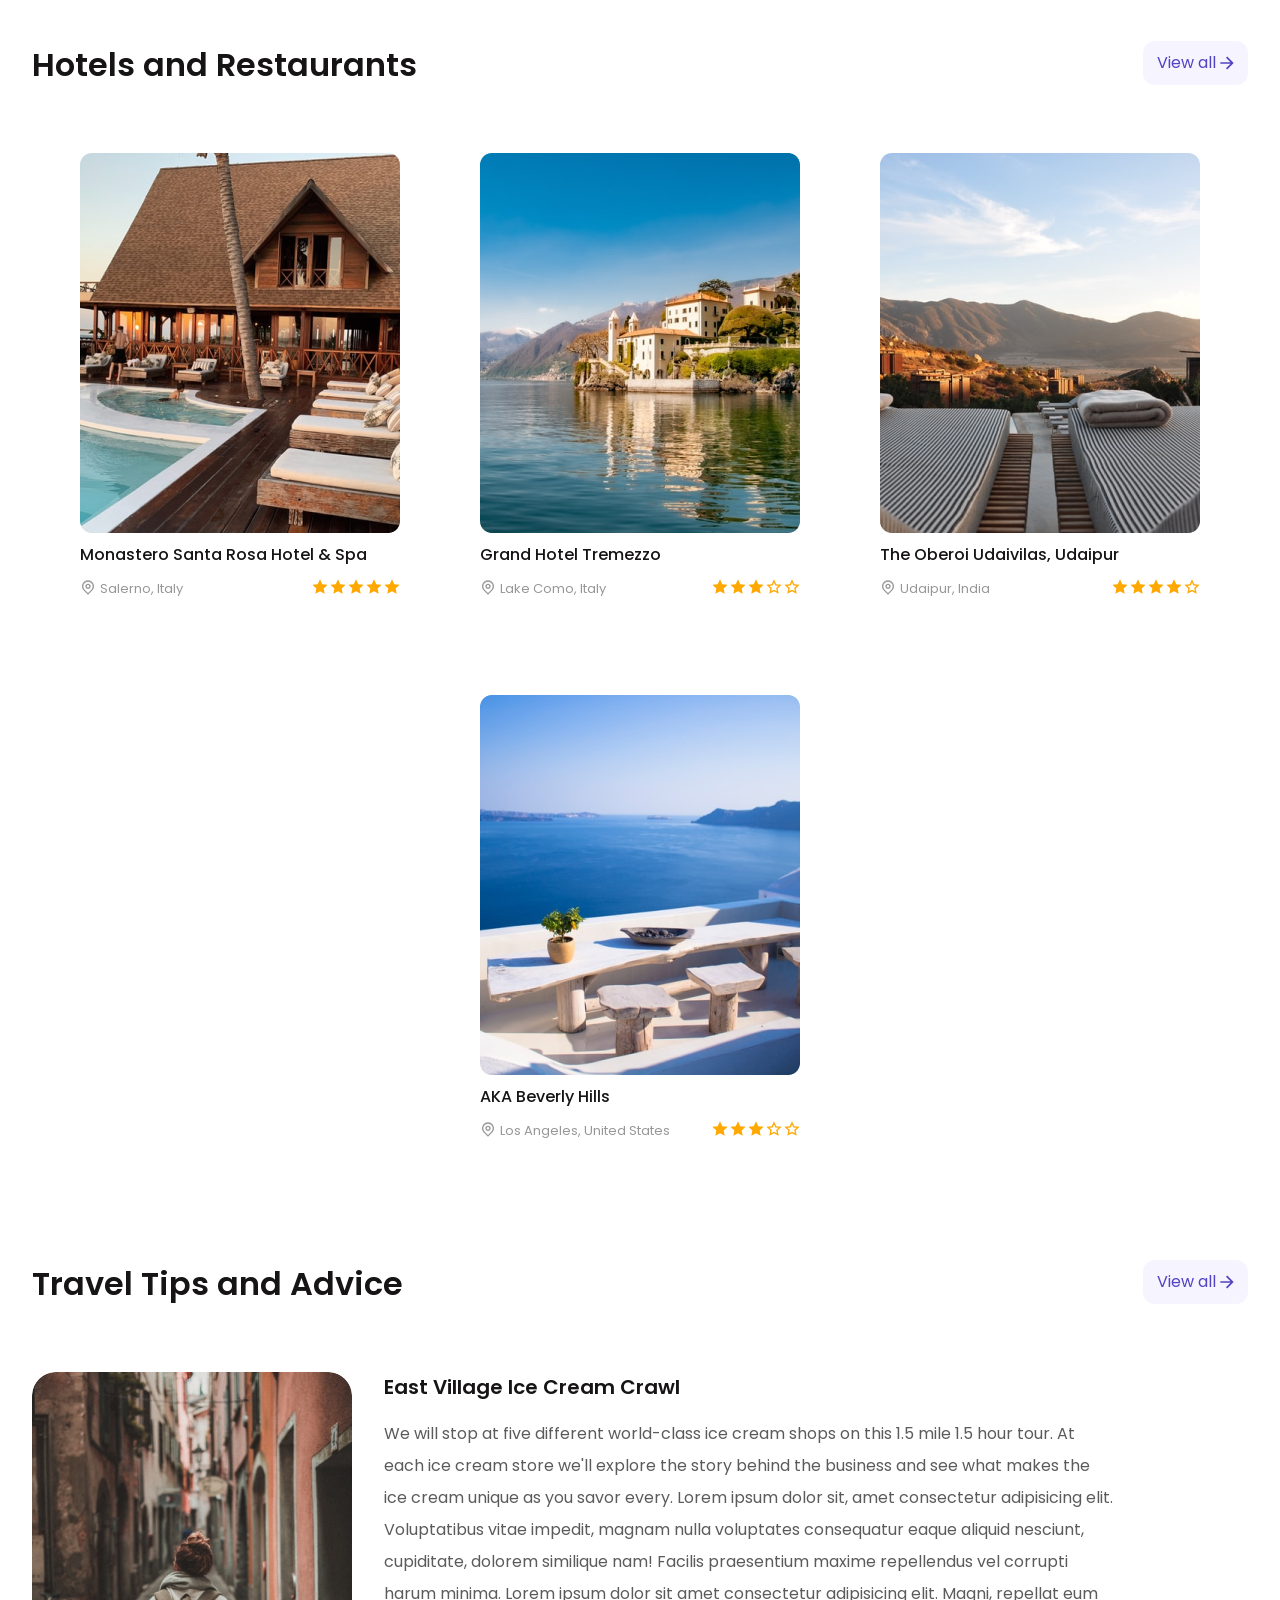
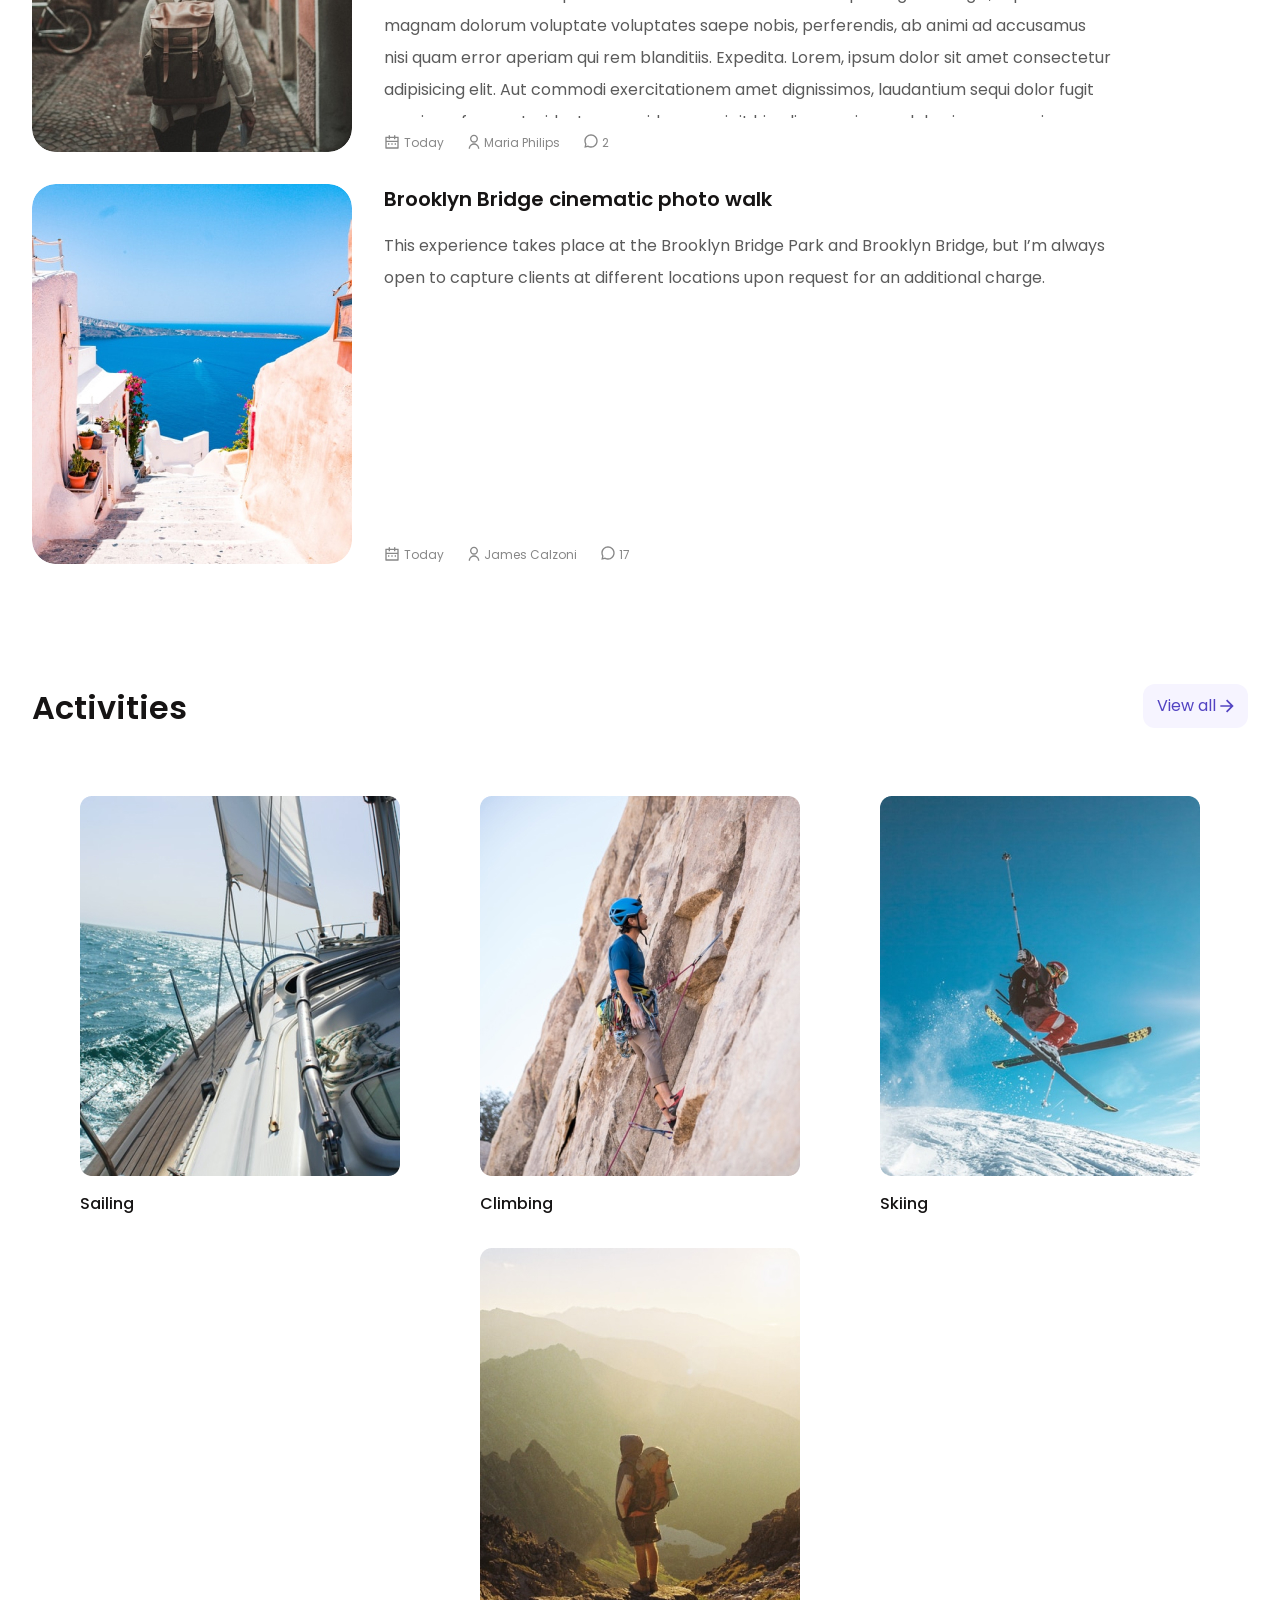
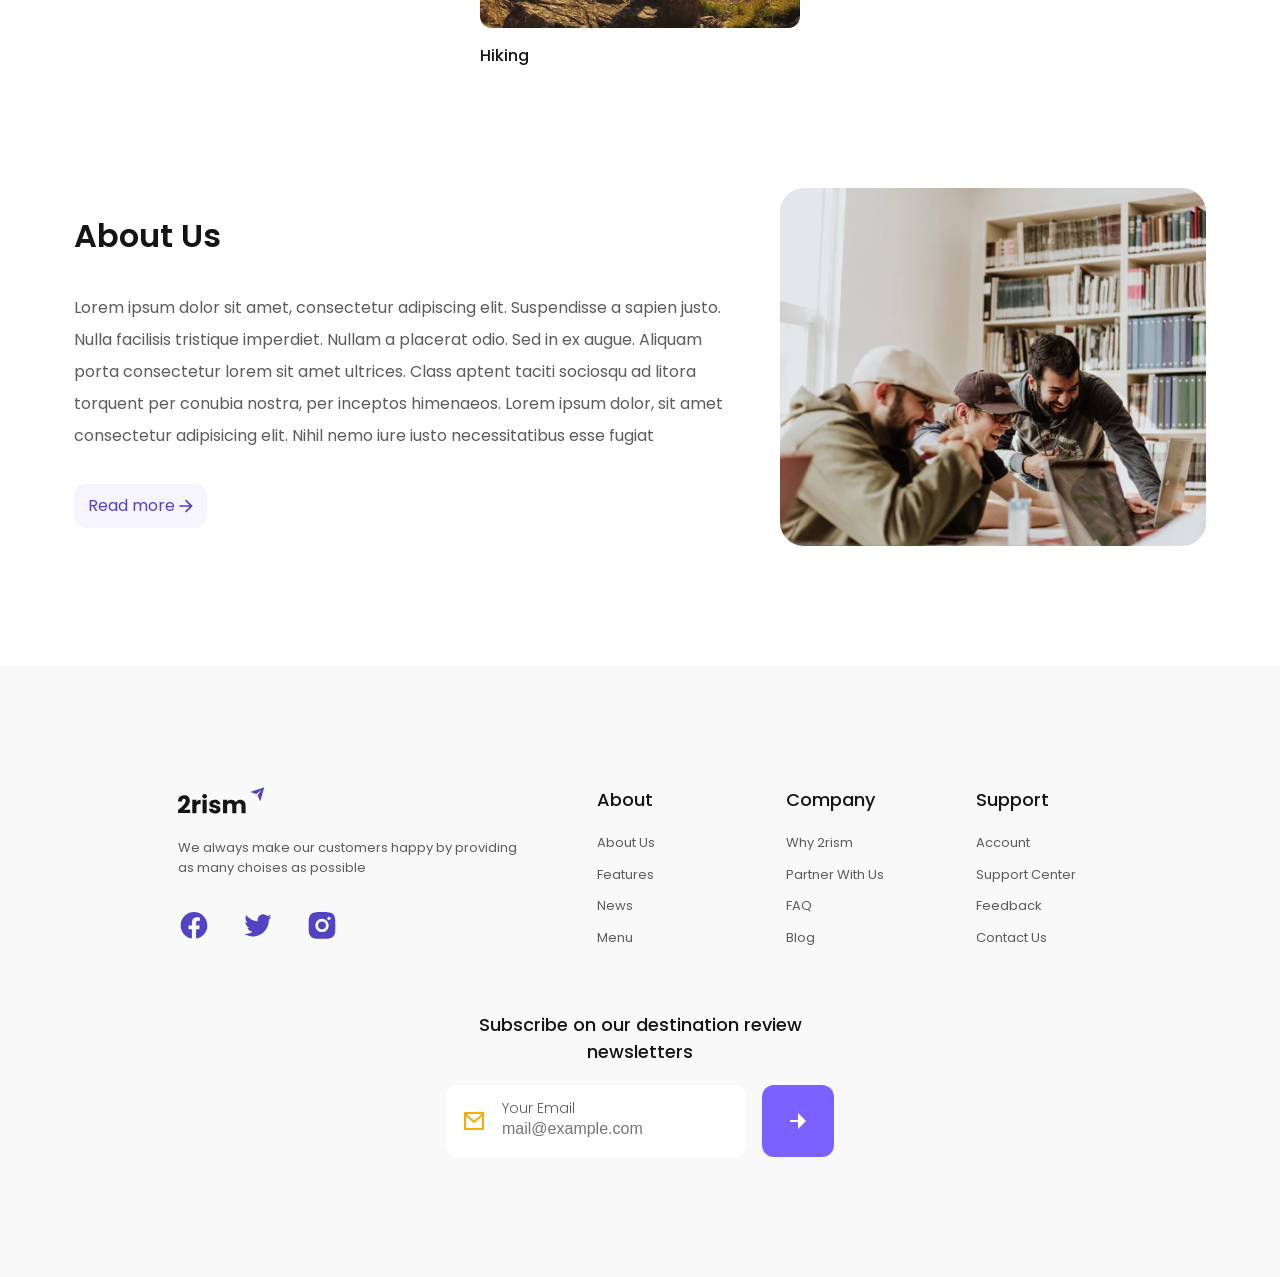
==== commit 01fb8816: "minor edits" ====
--- a/index.html
+++ b/index.html
@@ -24,13 +24,14 @@
             </div>
             <nav class="header__menu menu">
                <ul class="menu__list">
-                  <li class="menu__item"><a href="#" class="menu__link">Home</a></li>
-                  <li class="menu__item"><a href="#" class="menu__link">hotels</a></li>
-                  <li class="menu__item"><a href="#" class="menu__link">restaurants</a></li>
+                  <li class="menu__item"><a href="#" class="menu__link" data-goto=".page__main-block">Home</a></li>
+                  <li class="menu__item"><a href="#" class="menu__link" data-goto=".page__hotels">hotels</a></li>
+                  <li class="menu__item"><a href="#" class="menu__link" data-goto=".page__hotels">restaurants</a></li>
                   <li class="menu__item"><a href="#" class="menu__link">tours</a></li>
-                  <li class="menu__item"><a href="#" class="menu__link">destinations</a></li>
-                  <li class="menu__item"><a href="#" class="menu__link">activities</a></li>
-                  <li class="menu__item"><a href="#" class="menu__link">contact</a></li>
+                  <li class="menu__item"><a href="#" class="menu__link" data-goto=".page__popular">destinations</a></li>
+                  <li class="menu__item"><a href="#" class="menu__link" data-goto=".page__activities">activities</a>
+                  </li>
+                  <li class="menu__item"><a href="#" class="menu__link" data-goto=".footer">contact</a></li>
                </ul>
             </nav>
             <div class="header__hi hi">
--- a/css/global.css
+++ b/css/global.css
@@ -2,19 +2,24 @@
   margin-top: 31px;
   position: fixed;
   width: 100%;
-  height: 10%;
+  height: 64px;
   left: 0;
   top: 0;
   z-index: 100;
+  -webkit-transition: all 0.3s ease 0s;
+  transition: all 0.3s ease 0s;
 }
 
 .header.scroll {
-  background-color: rgba(28, 28, 28, 0.837);
+  -webkit-transition: all 0.5s ease 0s;
+  transition: all 0.5s ease 0s;
+  background-color: rgba(28, 28, 28, 0.876);
   margin-top: 0px;
   -webkit-box-pack: center;
       -ms-flex-pack: center;
           justify-content: center;
-  padding-top: 5px;
+  padding-top: 10px;
+  height: 68px;
 }
 
 .header.scroll .menu__link {
@@ -145,7 +150,7 @@
 
 @media (max-width: 600px) {
   .header__hi {
-    width: 100%;
+    width: 80%;
   }
 }
 
@@ -180,8 +185,15 @@
 
 .hi__image {
   margin-left: 8px;
-  width: 48px;
-  height: 48px;
+  width: 38px;
+  height: 38px;
+}
+
+@media (max-width: 600px) {
+  .hi__image img {
+    width: 38px;
+    height: 38px;
+  }
 }
 
 .page__main-block {
@@ -206,7 +218,7 @@
 
 @media (max-width: 1000px) {
   .main-block__container {
-    padding: 254.5px 16px 23vw 16px;
+    padding: 254.5px 13px 20vw 13px;
   }
 }
 
@@ -564,6 +576,7 @@
 .page__search {
   position: relative;
   z-index: 5;
+  padding-bottom: 64px;
 }
 
 .search__container {
@@ -727,13 +740,13 @@
 }
 
 .popular__container {
-  padding: 240px 32px 0 32px;
+  padding: 176px 32px 0 32px;
   color: #161414;
 }
 
 @media (max-width: 1000px) {
   .popular__container {
-    padding-top: 170px;
+    padding-top: 106px;
   }
 }
 
@@ -1298,7 +1311,7 @@
   display: none;
 }
 
-@media (max-width: 830px) {
+@media (max-width: 600px) {
   .menu__icon {
     z-index: 10;
     display: block;
@@ -1346,13 +1359,14 @@
             transform: rotate(45deg) translate(0, 50%);
   }
   .header__menu {
+    content: '';
     position: fixed;
     z-index: 4;
     top: 0;
     left: -100%;
     width: 100%;
     height: 100%;
-    background-color: rgba(0, 0, 0, 0.948);
+    background-color: rgba(0, 0, 0, 0.867);
     padding: 30px;
     padding-top: 100px;
     -webkit-transition: left 0.3s ease 0s;
@@ -1368,7 +1382,7 @@
   }
   .header__menu.active .menu__link {
     opacity: 1;
-    line-height: 1;
+    line-height: 1.5;
   }
   .menu__list {
     -ms-flex-wrap: nowrap;
@@ -1376,7 +1390,10 @@
     display: block;
   }
   .menu__list > li {
-    font-size: 32px;
+    font-size: 24px;
+  }
+  .menu__list > li:hover {
+    text-decoration: underline;
   }
   .menu__list > li:not(:last-child) {
     margin-bottom: 30px;
